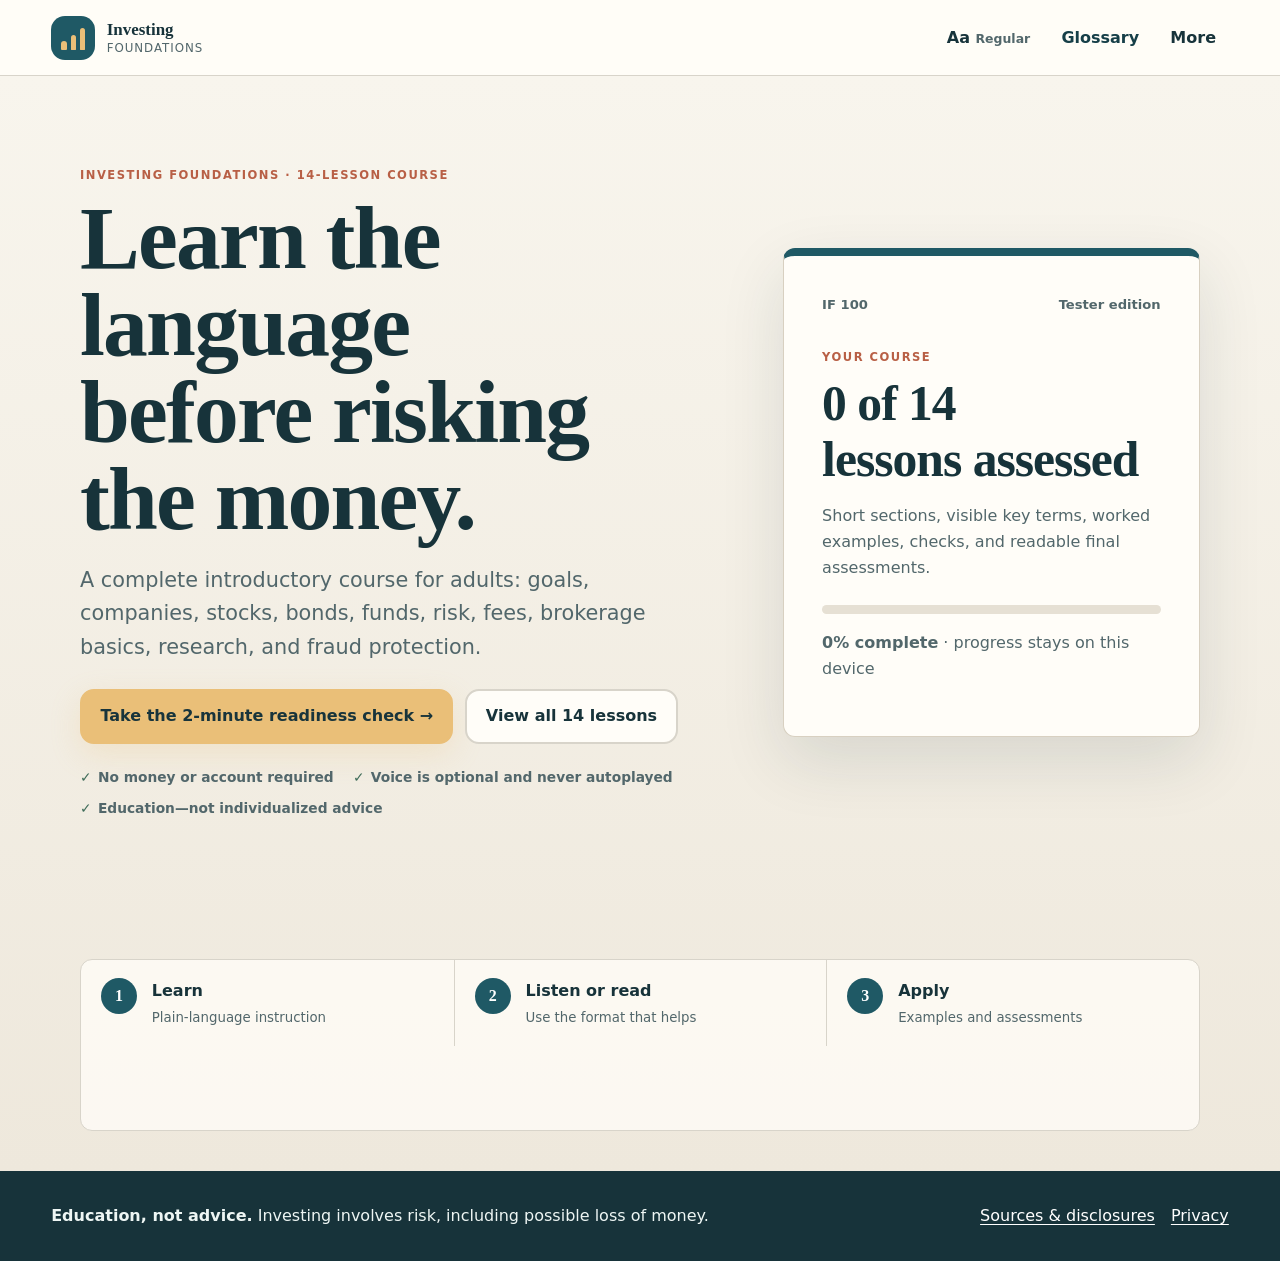
==== index.html @ 67b48a19 "Publish complete Investing Foundations tester" ====
<!doctype html>
<html lang="en">
<head>
  <meta charset="utf-8">
  <meta name="viewport" content="width=device-width, initial-scale=1, viewport-fit=cover">
  <meta name="theme-color" content="#123c46">
  <meta name="description" content="A complete 14-lesson introductory course in investing foundations.">
  <title>Investing Foundations</title>
  <link rel="manifest" href="manifest.webmanifest">
  <link rel="icon" href="assets/icons/icon.svg" type="image/svg+xml">
  <link rel="stylesheet" href="assets/css/app.css?v=21">
</head>
<body>
  <a class="skip-link" href="#main">Skip to lesson content</a>
  <header class="site-header">
    <a class="brand" href="#welcome" aria-label="Investing Foundations home">
      <span class="brand-mark" aria-hidden="true"><span></span><span></span><span></span></span>
      <span><strong>Investing</strong><small>Foundations</small></span>
    </a>
    <nav class="utility-nav" aria-label="Course tools">
      <button class="text-size" id="text-size" type="button" aria-label="Change text size">Aa <span>Regular</span></button>
      <a href="#glossary">Glossary</a>
      <button class="menu-button" id="menu-button" type="button" aria-expanded="false" aria-controls="more-menu">More</button>
      <div class="more-menu" id="more-menu" hidden>
        <a class="mobile-menu-glossary" href="#glossary">Glossary</a>
        <a href="#sources">Sources & disclosures</a>
        <a href="#privacy">Privacy</a>
        <button id="reset-open" type="button">Reset progress</button>
      </div>
    </nav>
  </header>

  <div id="offline-status" class="offline-status" role="status" hidden>You’re offline. Saved course pages still work.</div>
  <main id="main" tabindex="-1"></main>
  <div id="announcer" class="sr-only" aria-live="polite" aria-atomic="true"></div>
  <nav class="mobile-tabbar" aria-label="Main course navigation">
    <a href="#dashboard"><span aria-hidden="true">⌂</span>Course</a>
    <a href="#lesson/1/0"><span aria-hidden="true">§</span>Lesson</a>
    <a href="#glossary"><span aria-hidden="true">Aa</span>Glossary</a>
  </nav>

  <dialog id="reset-dialog" aria-labelledby="reset-title">
    <form method="dialog">
      <p class="eyebrow">Device-only progress</p>
      <h2 id="reset-title">Reset everything?</h2>
      <p>This removes your orientation answers, lesson progress, quiz attempts, and text-size choice from this browser. It cannot be undone.</p>
      <div class="dialog-actions">
        <button class="button secondary" value="cancel">Keep my progress</button>
        <button class="button danger" id="reset-confirm" value="confirm">Yes, reset progress</button>
      </div>
    </form>
  </dialog>

  <footer class="site-footer">
    <p><strong>Education, not advice.</strong> Investing involves risk, including possible loss of money.</p>
    <nav aria-label="Footer"><a href="#sources">Sources & disclosures</a><a href="#privacy">Privacy</a></nav>
  </footer>

  <script src="content/course.js?v=21"></script>
  <script src="content/lesson-day-2.js?v=21"></script>
  <script src="content/quiz-day-2.js?v=21"></script>
  <script src="content/glossary.js?v=21"></script>
  <script src="content/lessons.js?v=21"></script>
  <script src="assets/js/app.js?v=21"></script>
</body>
</html>
---- assets/css/app.css ----
:root {
  --ink: #17333a;
  --muted: #52676b;
  --paper: #fffdf8;
  --canvas: #f6f0e6;
  --lake: #1f5965;
  --lake-dark: #163f48;
  --clay: #b85f45;
  --clay-soft: #f4ded3;
  --gold: #eabf78;
  --gold-soft: #faedcf;
  --sage: #3e6b58;
  --sage-soft: #e2eee7;
  --line: #d8d4ca;
  --focus: #8a3ffc;
  --danger: #8e3427;
  --shadow: 0 18px 50px rgba(23, 51, 58, .09);
  --radius: 22px;
  --text-scale: 1;
  --max: 1120px;
}

* { box-sizing: border-box; }
html { scroll-behavior: smooth; font-size: 16px; }
body {
  margin: 0;
  color: var(--ink);
  background: var(--canvas);
  font-family: ui-sans-serif, system-ui, -apple-system, BlinkMacSystemFont, "Segoe UI", sans-serif;
  line-height: 1.62;
  min-height: 100vh;
}
body[data-text-size="large"] { font-size: 1.12rem; }
body[data-text-size="larger"] { font-size: 1.24rem; }
button, input { font: inherit; }
button, a { -webkit-tap-highlight-color: transparent; }
a { color: var(--lake-dark); text-underline-offset: .18em; }
a:hover { text-decoration-thickness: 2px; }
button { color: inherit; }
:focus-visible { outline: 4px solid var(--focus); outline-offset: 3px; }
main:focus { outline: none; }
.skip-link { position: fixed; left: 1rem; top: -5rem; z-index: 1000; padding: .75rem 1rem; background: #fff; border-radius: 10px; font-weight: 800; }
.skip-link:focus { top: 1rem; }
.sr-only { position: absolute !important; width: 1px; height: 1px; padding: 0; margin: -1px; overflow: hidden; clip: rect(0,0,0,0); white-space: nowrap; border: 0; }

.site-header {
  min-height: 76px;
  display: flex;
  align-items: center;
  justify-content: space-between;
  gap: 1rem;
  padding: .75rem clamp(1rem, 4vw, 3.25rem);
  background: rgba(255, 253, 248, .96);
  border-bottom: 1px solid var(--line);
  position: sticky;
  top: 0;
  z-index: 50;
  backdrop-filter: blur(12px);
}
.brand { display: flex; align-items: center; gap: .72rem; color: var(--ink); text-decoration: none; line-height: 1.05; min-height: 48px; }
.brand strong, .brand small { display: block; }
.brand strong { font-family: Georgia, Cambria, serif; font-size: 1.06rem; }
.brand small { color: var(--muted); font-size: .74rem; margin-top: .2rem; letter-spacing: .08em; text-transform: uppercase; }
.brand-mark { width: 44px; height: 44px; border-radius: 14px; background: var(--lake); display: flex; align-items: flex-end; gap: 4px; padding: 10px; }
.brand-mark span { display: block; flex: 1; background: var(--gold); border-radius: 3px 3px 1px 1px; }
.brand-mark span:nth-child(1) { height: 35%; }
.brand-mark span:nth-child(2) { height: 62%; }
.brand-mark span:nth-child(3) { height: 90%; }
.utility-nav { position: relative; display: flex; align-items: center; gap: .35rem; }
.utility-nav > a, .utility-nav > button, .more-menu a, .more-menu button { min-height: 44px; padding: .65rem .8rem; border: 0; border-radius: 10px; background: transparent; text-decoration: none; font-weight: 750; cursor: pointer; }
.utility-nav > a:hover, .utility-nav > button:hover, .more-menu a:hover, .more-menu button:hover { background: var(--gold-soft); }
.text-size span { font-size: .78rem; color: var(--muted); }
.more-menu { position: absolute; top: calc(100% + .55rem); right: 0; min-width: 220px; padding: .5rem; background: var(--paper); border: 1px solid var(--line); border-radius: 14px; box-shadow: var(--shadow); }
.more-menu a, .more-menu button { display: block; width: 100%; text-align: left; }
.mobile-menu-glossary { display: none !important; }
.offline-status { padding: .55rem 1rem; text-align: center; color: #fff; background: var(--lake-dark); font-weight: 750; }

main { min-height: 68vh; }
.page { width: min(var(--max), calc(100% - 2rem)); margin: 0 auto; padding: clamp(2rem, 7vw, 5.25rem) 0; }
.page.narrow { max-width: 780px; }
.hero { display: grid; grid-template-columns: minmax(0, 1.2fr) minmax(290px, .8fr); gap: clamp(2rem, 6vw, 5rem); align-items: center; min-height: 70vh; }
.eyebrow { margin: 0 0 .65rem; color: var(--clay); text-transform: uppercase; letter-spacing: .11em; font-weight: 850; font-size: .78rem; }
h1, h2, h3 { font-family: Georgia, Cambria, "Times New Roman", serif; line-height: 1.12; letter-spacing: -.02em; text-wrap: balance; }
h1 { margin: 0 0 1.2rem; font-size: clamp(2.55rem, 7.4vw, 5.8rem); max-width: 13ch; }
h2 { margin: 0 0 .8rem; font-size: clamp(1.85rem, 4vw, 3.2rem); }
h3 { margin: 0 0 .55rem; font-size: clamp(1.25rem, 2.2vw, 1.65rem); }
.lead { color: var(--muted); font-size: clamp(1.08rem, 2vw, 1.3rem); max-width: 62ch; }
.hero-actions, .actions { display: flex; flex-wrap: wrap; gap: .75rem; align-items: center; margin-top: 1.5rem; }
.button { min-height: 50px; display: inline-flex; align-items: center; justify-content: center; gap: .45rem; padding: .78rem 1.15rem; border: 2px solid var(--lake); border-radius: 14px; background: var(--lake); color: white; font-weight: 820; text-decoration: none; cursor: pointer; box-shadow: 0 8px 18px rgba(31,89,101,.16); }
.button:hover { background: var(--lake-dark); border-color: var(--lake-dark); }
.button.secondary { background: transparent; color: var(--lake-dark); box-shadow: none; }
.button.ghost { background: var(--paper); border-color: var(--line); color: var(--ink); box-shadow: none; }
.button.danger { background: var(--danger); border-color: var(--danger); }
.button[disabled] { opacity: .55; cursor: not-allowed; }
.microcopy { color: var(--muted); font-size: .9rem; }

.welcome-art { min-height: 410px; position: relative; display: grid; align-content: center; justify-items: center; isolation: isolate; }
.welcome-art::before { content: ""; position: absolute; inset: 5% 6% 0; z-index: -2; border-radius: 48% 48% 36% 36%; background: var(--lake); transform: rotate(-3deg); }
.welcome-art::after { content: ""; position: absolute; width: 40%; height: 22%; left: 4%; top: 8%; z-index: -1; background: var(--gold); border-radius: 60% 40% 64% 36%; transform: rotate(12deg); }
.path-card { width: 82%; padding: 2rem; background: var(--paper); border-radius: var(--radius); box-shadow: var(--shadow); transform: rotate(2deg); }
.path-card p { margin: 0; color: var(--muted); }
.step-path { display: grid; grid-template-columns: repeat(3, 1fr); gap: .7rem; align-items: end; margin: 1.6rem 0; }
.step-path span { display: grid; place-items: center; aspect-ratio: 1; border-radius: 50%; background: var(--gold-soft); color: var(--lake-dark); font-family: Georgia, serif; font-weight: 800; font-size: 1.45rem; }
.step-path span:nth-child(2) { transform: translateY(-20px); }
.step-path span:nth-child(3) { transform: translateY(-40px); background: var(--clay-soft); }
.trust-list { display: grid; grid-template-columns: repeat(3, 1fr); gap: .7rem; margin-top: 2rem; }
.trust-list div { padding: .9rem; border-top: 3px solid var(--gold); font-size: .9rem; font-weight: 700; }

.card { background: var(--paper); border: 1px solid var(--line); border-radius: var(--radius); padding: clamp(1.15rem, 3vw, 2rem); box-shadow: 0 10px 30px rgba(23,51,58,.055); }
.notice { background: var(--gold-soft); border-left: 5px solid var(--gold); padding: 1rem 1.15rem; border-radius: 4px 14px 14px 4px; }
.privacy-note { background: var(--sage-soft); border-left-color: var(--sage); }
.breadcrumbs { margin: 0 0 1.35rem; color: var(--muted); font-size: .9rem; }
.breadcrumbs a { font-weight: 760; }
.page-header { max-width: 760px; margin-bottom: 2rem; }
.page-header h1 { font-size: clamp(2.3rem, 6vw, 4.5rem); max-width: 16ch; }

.progress-summary { display: grid; grid-template-columns: 1fr auto; gap: 1rem; align-items: center; margin: 1.5rem 0 2rem; padding: 1.2rem 1.35rem; background: var(--lake); color: #fff; border-radius: 18px; }
.progress-summary p { margin: 0; }
.progress-summary strong { font-size: 1.18rem; }
.progress-track { height: 10px; margin-top: .7rem; overflow: hidden; border-radius: 10px; background: rgba(255,255,255,.25); }
.progress-track span { display: block; height: 100%; border-radius: inherit; background: var(--gold); }
.day-grid { display: grid; grid-template-columns: repeat(2, minmax(0,1fr)); gap: 1rem; }
.day-card { position: relative; min-height: 170px; display: flex; flex-direction: column; justify-content: space-between; }
.day-card.available { border: 2px solid var(--lake); }
.day-card.locked { background: #f1eee7; color: #647174; box-shadow: none; }
.day-number { display: inline-flex; width: 38px; height: 38px; align-items: center; justify-content: center; border-radius: 12px; background: var(--gold-soft); font-weight: 850; }
.available .day-number { color: white; background: var(--lake); }
.day-card h3 { margin-top: .75rem; }
.status-pill { display: inline-flex; width: fit-content; padding: .28rem .62rem; border-radius: 999px; background: var(--sage-soft); color: #285440; font-size: .78rem; font-weight: 850; }
.locked .status-pill { background: #e5e2dc; color: #59666a; }

.baseline-form fieldset, .quiz-question, .practice { margin: 0 0 1.5rem; padding: 0; border: 0; }
.baseline-form legend, .quiz-question legend, .practice legend { width: 100%; margin-bottom: .35rem; font-family: Georgia, serif; font-weight: 800; font-size: 1.3rem; line-height: 1.25; }
.option-list { display: grid; gap: .65rem; margin-top: .8rem; }
.option { position: relative; display: grid; grid-template-columns: 24px 1fr; gap: .8rem; align-items: start; min-height: 54px; padding: .85rem 1rem; border: 2px solid var(--line); border-radius: 14px; background: var(--paper); cursor: pointer; }
.option:hover { border-color: var(--gold); background: #fffaf0; }
.option:has(input:checked) { border-color: var(--lake); background: #eef7f8; }
.option input { width: 20px; height: 20px; margin: .2rem 0 0; accent-color: var(--lake); }
.feedback { margin: .75rem 0 0; padding: .85rem 1rem; border-radius: 12px; font-weight: 690; }
.feedback.correct { background: var(--sage-soft); border-left: 4px solid var(--sage); }
.feedback.incorrect { background: var(--clay-soft); border-left: 4px solid var(--clay); }

.lesson-layout { display: grid; grid-template-columns: 245px minmax(0, 760px); gap: clamp(1.5rem, 5vw, 4rem); align-items: start; }
.lesson-rail, .lesson-card { min-width: 0; }
.lesson-rail { position: sticky; top: 100px; }
.lesson-rail h2 { font-size: 1.15rem; font-family: inherit; }
.rail-progress { margin-bottom: 1rem; color: var(--muted); font-size: .9rem; }
.section-list { list-style: none; padding: 0; margin: 0; display: grid; gap: .35rem; }
.section-list a { position: relative; display: grid; grid-template-columns: 30px 1fr; gap: .6rem; min-height: 44px; align-items: center; padding: .45rem .5rem; border-radius: 10px; color: var(--muted); text-decoration: none; }
.section-list a:hover { background: var(--paper); }
.section-list .current { background: var(--gold-soft); color: var(--ink); font-weight: 800; }
.section-list .done .rail-dot { background: var(--sage); color: white; }
.rail-dot { display: grid; place-items: center; width: 28px; height: 28px; border: 1px solid var(--line); border-radius: 50%; background: var(--paper); font-size: .78rem; font-weight: 850; }
.lesson-card { overflow: hidden; }
.lesson-card::before { content: ""; display: block; width: 72px; height: 7px; margin-bottom: 1.5rem; border-radius: 9px; background: var(--gold); }
.section-meta { display: flex; justify-content: space-between; gap: 1rem; color: var(--muted); font-weight: 740; font-size: .88rem; }
.lesson-card h1 { font-size: clamp(2.2rem, 6vw, 4rem); max-width: 15ch; }
.story-question { margin: 1.4rem 0; padding: 1.15rem 1.3rem; border-radius: 16px; background: var(--clay-soft); font-family: Georgia, serif; font-size: 1.25rem; font-weight: 800; }
.objectives { padding-left: 1.25rem; }
.objectives li { margin-bottom: .35rem; }
.definition-row { display: flex; flex-wrap: wrap; gap: .55rem; margin: 1.2rem 0; }
.definition-button { min-height: 44px; padding: .55rem .8rem; border: 2px solid var(--lake); border-radius: 999px; background: transparent; color: var(--lake-dark); font-weight: 820; cursor: pointer; }
.definition-button:hover { background: #eef7f8; }
.definition-panel { margin: .75rem 0 1.25rem; padding: 1rem 1.15rem; background: #eef7f8; border-radius: 14px; }
.alternate { margin: 1.4rem 0; border: 1px solid var(--line); border-radius: 14px; background: #fbf8f2; }
.alternate summary { min-height: 50px; padding: .8rem 1rem; cursor: pointer; font-weight: 820; }
.alternate p { margin: 0; padding: 0 1rem 1rem; }
.practice { margin-top: 1.5rem; padding: 1.25rem; border-radius: 18px; background: #f2eee5; }
.practice .check-button { margin-top: .8rem; }
.ownership-figure { margin: 1.5rem 0; padding: 1.2rem; border: 1px solid var(--line); border-radius: 18px; background: #fffaf1; }
.ownership-figure figcaption { margin-bottom: 1rem; }
.ownership-grid { display: grid; grid-template-columns: repeat(10, 1fr); gap: 5px; }
.ownership-grid span { aspect-ratio: 1; border-radius: 5px; background: #b9d1d5; border: 1px solid #77a4ac; }
.ownership-grid span:first-child { background: var(--clay); border-color: var(--clay); }
.ownership-key { display: flex; flex-wrap: wrap; gap: 1rem; margin-top: .8rem; font-size: .9rem; font-weight: 750; }
.key-swatch { display: inline-block; width: 14px; height: 14px; margin-right: .3rem; border-radius: 3px; background: var(--clay); vertical-align: -2px; }
.key-swatch.other { background: #b9d1d5; border: 1px solid #77a4ac; }
.lesson-nav { display: flex; justify-content: space-between; gap: .75rem; margin-top: 2rem; padding-top: 1.25rem; border-top: 1px solid var(--line); }
.confidence-group { display: grid; grid-template-columns: repeat(4,1fr); gap: .5rem; margin: 1rem 0; }
.confidence-group button { min-height: 52px; padding: .6rem; border: 2px solid var(--line); border-radius: 12px; background: var(--paper); font-weight: 780; cursor: pointer; }
.confidence-group button[aria-pressed="true"] { background: var(--lake); border-color: var(--lake); color: white; }
.teach-back { background: var(--sage-soft); border: 1px solid #bed6c8; }

.quiz-intro { display: grid; grid-template-columns: 1fr auto; gap: 1rem; align-items: end; margin-bottom: 1.5rem; }
.quiz-question { padding: 1.25rem; border: 1px solid var(--line); border-radius: 18px; background: var(--paper); }
.quiz-question.missed { border-color: var(--clay); }
.quiz-feedback { margin-top: .75rem; }
.score-card { padding: 1.5rem; border-radius: var(--radius); background: var(--lake); color: white; }
.score-number { margin: 0; font-family: Georgia, serif; font-size: clamp(3rem, 9vw, 5.8rem); line-height: 1; }
.score-card .button { background: var(--gold); border-color: var(--gold); color: var(--ink); }

.review-grid, .source-grid { display: grid; grid-template-columns: repeat(2,minmax(0,1fr)); gap: 1rem; }
.concept-card { border-top: 6px solid var(--gold); }
.term-search { width: 100%; min-height: 52px; margin: 0 0 1.2rem; padding: .75rem 1rem; border: 2px solid var(--line); border-radius: 14px; background: var(--paper); color: var(--ink); }
.glossary-list { display: grid; grid-template-columns: repeat(2,minmax(0,1fr)); gap: .8rem; }
.glossary-list article { padding: 1rem 1.1rem; background: var(--paper); border: 1px solid var(--line); border-radius: 14px; }
.glossary-list h2 { margin: 0 0 .35rem; font-family: inherit; font-size: 1.05rem; }
.glossary-list p { margin: 0; color: var(--muted); }
.source-card h2 { font-size: 1.35rem; }
.source-card a { font-weight: 800; overflow-wrap: anywhere; }
.verified { display: inline-block; margin-top: .6rem; color: var(--muted); font-size: .84rem; }
.recap-list { display: grid; gap: .55rem; padding: 0; list-style: none; }
.recap-list li { position: relative; padding-left: 1.7rem; }
.recap-list li::before { content: "✓"; position: absolute; left: 0; color: var(--sage); font-weight: 900; }

dialog { width: min(520px, calc(100% - 2rem)); padding: 0; border: 0; border-radius: var(--radius); color: var(--ink); background: var(--paper); box-shadow: var(--shadow); }
dialog::backdrop { background: rgba(12,35,40,.68); }
dialog form { padding: 1.5rem; }
.dialog-actions { display: flex; flex-wrap: wrap; justify-content: flex-end; gap: .65rem; margin-top: 1.25rem; }
.site-footer { display: flex; justify-content: space-between; gap: 2rem; padding: 2rem clamp(1rem, 4vw, 3.25rem); background: var(--ink); color: #eef6f4; }
.site-footer p { margin: 0; }
.site-footer nav { display: flex; flex-wrap: wrap; gap: 1rem; }
.site-footer a { color: white; }
.standalone-message { width: min(680px,calc(100% - 2rem)); margin: 12vh auto; padding: 2rem; background: var(--paper); border-radius: var(--radius); box-shadow: var(--shadow); }
.print-summary { display: none; }

/* V2: story-led mastery journey */
.button.bright { color: #18343b; background: var(--gold); border-color: var(--gold); box-shadow: 0 10px 30px rgba(234,191,120,.24); }
.button.bright:hover { color: #102a30; background: #f3cf93; border-color: #f3cf93; }
.button.glass { color: #fff; background: rgba(255,255,255,.08); border-color: rgba(255,255,255,.38); box-shadow: none; }
.button.glass:hover { background: rgba(255,255,255,.16); border-color: #fff; }
.eyebrow.light, .lead.light { color: #e9d9bd; }
.quest-hero { color: #fff; background: radial-gradient(circle at 12% 18%, rgba(238,188,113,.18), transparent 28%), radial-gradient(circle at 88% 72%, rgba(98,189,176,.16), transparent 24%), #123c46; overflow: hidden; }
.quest-hero-inner { display: grid; grid-template-columns: minmax(0,1.12fr) minmax(340px,.78fr); gap: clamp(2rem,6vw,6rem); align-items: center; min-height: 680px; padding-top: 4rem; padding-bottom: 3rem; }
.quest-copy h1 { max-width: 11ch; margin-bottom: 1.2rem; font-size: clamp(3.25rem,7vw,6.7rem); color: #fff; }
.quest-copy h1 span { color: var(--gold); }
.quest-copy .lead { max-width: 56ch; font-size: 1.2rem; }
.privacy-inline { display: flex; align-items: center; gap: .55rem; margin-top: 1.1rem; color: #d9e7e5; font-size: .9rem; }
.privacy-inline span { color: #72d1bc; }
.quest-preview { position: relative; padding: clamp(1.35rem,3vw,2.25rem); color: var(--ink); background: #fffaf0; border: 1px solid rgba(255,255,255,.7); border-radius: 30px; box-shadow: 0 32px 80px rgba(3,23,28,.34); transform: rotate(1.3deg); }
.quest-preview::before { content: ""; position: absolute; width: 105px; height: 12px; left: 50%; top: -6px; border-radius: 10px; background: var(--clay); transform: translateX(-50%) rotate(-2deg); }
.quest-preview-top { display: flex; justify-content: space-between; gap: 1rem; align-items: center; }
.quest-kicker, .game-label { display: block; color: var(--clay); font-size: .72rem; font-weight: 900; letter-spacing: .12em; text-transform: uppercase; }
.time-chip { padding: .28rem .65rem; color: var(--lake-dark); background: var(--sage-soft); border-radius: 999px; font-size: .8rem; font-weight: 850; }
.quest-preview h2 { margin: 1rem 0 .65rem; font-size: clamp(2.25rem,4vw,3.7rem); }
.quest-preview > p { color: var(--muted); }
.mission-map { display: grid; grid-template-columns: repeat(7,1fr); gap: .45rem; padding: 0; margin: 1.4rem 0; list-style: none; }
.mission-map li { position: relative; text-align: center; }
.mission-map li::after { content: ""; position: absolute; left: 65%; top: 16px; width: 75%; height: 2px; background: var(--line); }
.mission-map li:last-child::after { display: none; }
.mission-map span { position: relative; z-index: 1; display: grid; place-items: center; width: 34px; height: 34px; margin: 0 auto; border: 2px solid var(--line); border-radius: 50%; background: #fff; font-weight: 900; }
.mission-map .complete span { color: #fff; background: var(--sage); border-color: var(--sage); }
.mission-map .current span { border-color: var(--clay); box-shadow: 0 0 0 5px var(--clay-soft); }
.mission-map small { display: none; }
.quest-score { display: flex; justify-content: space-between; gap: 1rem; padding-top: 1rem; border-top: 1px solid var(--line); color: var(--muted); font-size: .86rem; font-weight: 750; }
.quest-score strong { color: var(--ink); font-size: 1.25rem; }
.promise-strip { display: grid; grid-template-columns: repeat(3,1fr); padding-top: 0; padding-bottom: 2rem; }
.promise-strip div { display: flex; gap: .8rem; align-items: center; padding: 1rem 1.2rem; border-top: 1px solid rgba(255,255,255,.25); }
.promise-strip span { color: var(--gold); font-family: Georgia,serif; font-size: 1.35rem; }

.dashboard-page { min-height: 75vh; background: #ede8dd; }
.dashboard-hero { display: grid; grid-template-columns: 1fr auto; gap: 3rem; align-items: center; width: 100%; max-width: none; padding: clamp(2.5rem,6vw,5rem) max(1rem,calc((100vw - var(--max))/2)); color: #fff; background: radial-gradient(circle at 70% 0,rgba(238,191,120,.18),transparent 30%),#173f49; }
.dashboard-hero h1 { max-width: none; margin-bottom: .6rem; color: #fff; font-size: clamp(2.8rem,6vw,5.2rem); }
.dashboard-hero p:not(.eyebrow) { max-width: 55ch; color: #d4e4e2; }
.clarity-orb { display: grid; place-items: center; align-content: center; width: clamp(180px,20vw,245px); aspect-ratio: 1; border: 14px solid rgba(255,255,255,.12); border-radius: 50%; background: radial-gradient(circle,#173f49 57%,transparent 58%), conic-gradient(var(--gold) 0 var(--score),rgba(255,255,255,.13) var(--score) 360deg); box-shadow: 0 20px 55px rgba(0,0,0,.2); }
.clarity-orb strong { font-family: Georgia,serif; font-size: clamp(3.2rem,6vw,5.4rem); line-height: .9; }
.clarity-orb span { color: var(--gold); font-size: .73rem; font-weight: 900; letter-spacing: .18em; }
.clarity-orb small { color: #d4e4e2; }
.dashboard-body { display: grid; gap: 3.5rem; }
.section-heading { display: flex; justify-content: space-between; gap: 2rem; align-items: end; margin-bottom: 1.25rem; }
.section-heading h2 { margin: 0; }
.section-heading > p, .section-heading > span { max-width: 36ch; color: var(--muted); }
.badge-grid { display: grid; grid-template-columns: repeat(3,1fr); gap: .85rem; }
.mastery-badge { display: grid; grid-template-columns: 54px 1fr; gap: .9rem; align-items: center; min-height: 118px; padding: 1rem; border: 1px solid var(--line); border-radius: 18px; background: var(--paper); }
.mastery-badge.locked { opacity: .55; filter: grayscale(.55); }
.mastery-badge.earned { border-color: #aacbb8; background: linear-gradient(145deg,#fffdf8,#e8f2eb); box-shadow: 0 12px 32px rgba(62,107,88,.1); }
.badge-mark { display: grid; place-items: center; width: 52px; height: 52px; color: #fff; background: var(--lake); border: 5px solid #d8ece8; border-radius: 50%; font-family: Georgia,serif; font-size: 1.35rem; font-style: normal; font-weight: 900; }
.mastery-badge.locked .badge-mark { color: var(--muted); background: #ddd9d1; border-color: #ece9e3; }
.mastery-badge h3 { margin: 0 0 .25rem; font-family: inherit; font-size: 1rem; }
.mastery-badge p { margin: 0; color: var(--muted); font-size: .82rem; line-height: 1.35; }
.journey-path { position: relative; padding: 0; margin: 0; list-style: none; }
.journey-path::before { content: ""; position: absolute; left: 23px; top: 20px; bottom: 20px; width: 3px; background: #d1ccc1; }
.journey-day { position: relative; z-index: 1; display: grid; grid-template-columns: 48px 1fr; gap: 1rem; align-items: center; padding: .75rem 0; }
.journey-node { display: grid; place-items: center; width: 48px; height: 48px; border: 3px solid #d1ccc1; border-radius: 50%; background: #ede8dd; font-weight: 900; }
.journey-day.available .journey-node { color: #fff; background: var(--clay); border-color: #f3c9b8; box-shadow: 0 0 0 5px #f5dfd6; }
.journey-day > div { display: grid; grid-template-columns: 120px 1fr auto; gap: 1rem; align-items: center; padding: .9rem 1.1rem; border: 1px solid var(--line); border-radius: 15px; background: rgba(255,253,248,.72); }
.journey-day h3 { margin: 0; font-family: inherit; font-size: 1rem; }
.journey-day small { color: var(--muted); font-weight: 800; }
.journey-day > div > span { color: var(--muted); font-size: .82rem; }

.lesson-stage { min-height: 80vh; padding: 1rem 0 4rem; background: radial-gradient(circle at 90% 4%,rgba(234,191,120,.18),transparent 20%),#eee9df; }
.lesson-layout { grid-template-columns: 275px minmax(0,820px); justify-content: center; }
.lesson-rail { top: 92px; padding: 1rem; border: 1px solid var(--line); border-radius: 20px; background: rgba(255,253,248,.9); box-shadow: 0 12px 40px rgba(23,51,58,.06); }
.rail-back { display: inline-block; margin-bottom: 1rem; font-weight: 800; }
.rail-score { display: grid; grid-template-columns: 50px 1fr; gap: .7rem; align-items: center; padding: .75rem; color: #fff; background: var(--lake); border-radius: 14px; }
.rail-score > span { display: grid; place-items: center; width: 50px; height: 50px; color: var(--ink); background: var(--gold); border-radius: 50%; font-family: Georgia,serif; font-size: 1.5rem; font-weight: 900; }
.rail-score strong, .rail-score small { display: block; line-height: 1.25; }
.rail-score small { color: #d2e2df; }
.lesson-rail .rail-progress { margin: 1rem 0; }
.lesson-rail .progress-track { background: #e5dfd4; }
.lesson-rail .section-list { gap: .2rem; }
.lesson-rail .section-list a { grid-template-columns: 32px 1fr; }
.lesson-rail .rail-label small { display: block; color: var(--clay); font-size: .62rem; letter-spacing: .08em; }
.lesson-card-v2 { min-width: 0; overflow: hidden; border: 1px solid var(--line); border-radius: 26px; background: var(--paper); box-shadow: 0 22px 65px rgba(23,51,58,.1); }
.lesson-card-v2 > *:not(.mission-header) { margin-left: clamp(1.1rem,4vw,2.5rem); margin-right: clamp(1.1rem,4vw,2.5rem); }
.mission-header { position: relative; min-height: 260px; padding: clamp(1.5rem,4vw,3rem); color: #fff; background: radial-gradient(circle at 90% 10%,rgba(234,191,120,.24),transparent 24%),linear-gradient(135deg,#173f49,#215e66); }
.mission-header .section-meta { color: #d6e6e3; }
.mission-header h1 { max-width: 14ch; margin: 1.2rem 0 0; color: #fff; font-size: clamp(2.5rem,6vw,4.8rem); }
.mission-reward { position: absolute; right: clamp(1.25rem,4vw,2.5rem); bottom: 1.5rem; display: flex; gap: .7rem; align-items: center; padding: .65rem .9rem; color: var(--ink); background: var(--gold); border-radius: 14px; box-shadow: 0 10px 25px rgba(0,0,0,.16); }
.mission-reward > span { font-size: 1.4rem; }
.mission-reward small, .mission-reward strong { display: block; line-height: 1.2; }
.mission-reward small { font-size: .62rem; letter-spacing: .1em; }
.story-panel { display: grid; grid-template-columns: 56px 1fr; gap: 1rem; margin-top: 2rem; padding: 1.25rem; border: 1px solid #e8c6b8; border-radius: 18px; background: #fff2eb; }
.story-avatar { display: grid; place-items: center; width: 54px; height: 54px; color: #fff; background: var(--clay); border-radius: 18px 18px 18px 5px; font-family: Georgia,serif; font-size: 1.45rem; font-weight: 900; }
.story-panel p { margin: 0; }
.story-panel .game-label { margin-bottom: .35rem; }
.narration-card { display: grid; gap: 1rem; margin-top: 1rem; padding: 1.1rem 1.25rem; color: #f7fbfa; border: 1px solid #2f7178; border-radius: 18px; background: linear-gradient(135deg,#173f49,#215e66); box-shadow: 0 12px 28px rgba(23,63,73,.12); }
.narration-heading { display: grid; grid-template-columns: 44px 1fr; gap: .9rem; align-items: center; }
.narration-icon { display: grid; place-items: center; width: 42px; height: 42px; color: #173f49; background: #f2cf91; border-radius: 50%; font-size: .9rem; }
.narration-card h2 { margin: .15rem 0; color: #fff; font-size: 1.15rem; }
.narration-card p { margin: 0; color: #d6e6e3; }
.narration-card .game-label { color: #f2cf91; }
.narration-card audio { width: 100%; accent-color: #f2cf91; }
.audio-transcript { padding-top: .8rem; border-top: 1px solid rgba(255,255,255,.18); }
.audio-transcript summary { color: #fff; cursor: pointer; font-weight: 800; }
.audio-transcript p { margin-top: .75rem; color: #eef7f5; }
.concept-panel { display: grid; gap: .75rem; margin-top: 1rem; }
.concept-panel > div { display: grid; grid-template-columns: 34px 1fr; gap: .8rem; align-items: start; padding: 1rem 1.1rem; border: 1px solid var(--line); border-radius: 15px; background: #fbfaf6; }
.concept-panel > div > span { display: grid; place-items: center; width: 32px; height: 32px; color: var(--lake-dark); background: var(--sage-soft); border-radius: 50%; font-weight: 900; }
.concept-panel p { margin: 0; }
.lesson-card-v2 .story-question { display: grid; grid-template-columns: 42px 1fr; align-items: center; gap: .8rem; padding: 1rem; font-family: inherit; }
.story-question > span { display: grid; place-items: center; width: 38px; height: 38px; color: #fff; background: var(--clay); border-radius: 50%; font-family: Georgia,serif; }
.story-question p { margin: 0; font-family: Georgia,serif; font-size: 1.15rem; font-weight: 800; }
.mission-brief { margin-top: 1.3rem; padding: 1.3rem; color: #fff; background: var(--lake); border-radius: 18px; }
.mission-brief h2 { font-size: 1.6rem; }
.mission-brief .game-label { color: var(--gold); }
.mission-brief .objectives { margin-bottom: 0; }
.lesson-card-v2 .definition-row { padding-top: .3rem; }
.mini-game, .lesson-card-v2 .practice { margin-top: 1.6rem; padding: clamp(1.1rem,3vw,1.6rem); border: 1px solid #b8d7d0; border-radius: 20px; background: linear-gradient(145deg,#f6fbf9,#e7f2ee); }
.mini-game h2 { margin-top: .35rem; font-size: clamp(1.55rem,3vw,2.2rem); }
.game-tile-grid { display: grid; grid-template-columns: repeat(2,1fr); gap: .65rem; }
.game-tile-grid button, .sort-card button, .route-choices button, .share-selector button { min-height: 50px; padding: .75rem .85rem; border: 2px solid #bfd1cd; border-radius: 13px; background: #fff; color: var(--ink); font-weight: 800; cursor: pointer; }
.game-tile-grid button { display: grid; grid-template-columns: 30px 1fr; gap: .5rem; align-items: center; text-align: left; }
.game-tile-grid button span { display: grid; place-items: center; width: 28px; height: 28px; color: var(--lake); background: var(--sage-soft); border-radius: 9px; }
.game-tile-grid button[aria-pressed="true"], .sort-card button[aria-pressed="true"], .share-selector button[aria-pressed="true"] { color: #fff; background: var(--lake); border-color: var(--lake); }
.game-feedback:empty { display: none; }
.sort-stack { display: grid; gap: .75rem; }
.sort-card { padding: 1rem; border: 1px solid var(--line); border-radius: 15px; background: #fff; }
.sort-card p { margin-top: 0; }
.sort-card div { display: flex; flex-wrap: wrap; gap: .55rem; }
.sort-card small { display: block; margin-top: .55rem; color: var(--muted); }
.route-choices { display: grid; gap: .6rem; }
.route-choices button:hover { border-color: var(--lake); background: #fff; transform: translateY(-1px); }
.route-map { display: grid; grid-template-columns: 1fr auto 1fr auto 1fr auto 1fr; gap: .5rem; align-items: center; margin: 1rem 0; }
.route-map > span { display: grid; place-items: center; min-height: 88px; padding: .65rem; border: 2px solid #9fc6bd; border-radius: 14px; background: #fff; text-align: center; font-weight: 900; }
.route-map small { color: var(--muted); font-weight: 650; }
.route-map i { color: var(--clay); font-size: 1.4rem; font-style: normal; font-weight: 900; }
.mission-challenge legend { display: grid; gap: .2rem; }
.mission-challenge legend .game-label { font-family: ui-sans-serif,system-ui,sans-serif; }
.game-option { grid-template-columns: 28px 34px 1fr; align-items: center; }
.choice-key { display: grid; place-items: center; width: 32px; height: 32px; border-radius: 9px; background: var(--gold-soft); font-weight: 900; }
.ownership-figure { padding: clamp(1.1rem,3vw,1.6rem); border-color: #e5c98f; background: linear-gradient(145deg,#fffaf0,#f9edd3); }
.ownership-figure figcaption strong { display: block; margin: .25rem 0; font-family: Georgia,serif; font-size: 1.6rem; }
.share-selector { display: flex; flex-wrap: wrap; gap: .5rem; margin: 1rem 0; }
.ownership-grid span.selected { background: var(--clay); border-color: var(--clay); transform: scale(.96); }
.ownership-readout { display: flex; justify-content: space-between; gap: 1rem; margin-top: .9rem; padding: .75rem .9rem; border-radius: 12px; background: #fff; }
.ownership-readout span { color: var(--muted); font-size: .88rem; }
.lesson-card-v2 .teach-back { margin-top: 1.5rem; box-shadow: none; }
.mission-finish { display: grid; grid-template-columns: 58px 1fr; gap: 1rem; align-items: center; margin-top: 1.7rem; padding: 1rem; border: 2px dashed #d6b36f; border-radius: 17px; background: var(--gold-soft); }
.mission-finish small, .mission-finish strong { display: block; }
.mission-finish small { color: var(--clay); font-size: .66rem; font-weight: 900; letter-spacing: .12em; }
.mission-finish p { margin: .2rem 0 0; color: var(--muted); font-size: .86rem; }
.lesson-card-v2 .lesson-nav { margin-bottom: 2rem; }
.baseline-form.card { overflow: hidden; border-top: 8px solid var(--gold); box-shadow: 0 22px 65px rgba(23,51,58,.09); }
.baseline-form fieldset { padding: 1.1rem; border: 1px solid var(--line); border-radius: 17px; background: #fbfaf6; }
.baseline-form fieldset + fieldset { margin-top: .9rem; }
.quiz-arena { min-height: 78vh; padding-bottom: 4rem; color: #fff; background: radial-gradient(circle at 12% 5%,rgba(234,191,120,.2),transparent 25%),#173f49; }
.quiz-arena .breadcrumbs a { color: #fff; }
.quiz-arena-head { display: flex; justify-content: space-between; gap: 2rem; align-items: end; padding: 1rem 0 1.5rem; }
.quiz-arena-head h1 { max-width: none; margin: 0; color: #fff; font-size: clamp(2.7rem,6vw,4.8rem); }
.quiz-counter { display: flex; align-items: baseline; gap: .3rem; color: #d8e7e4; }
.quiz-counter strong { color: var(--gold); font-family: Georgia,serif; font-size: 3.2rem; }
.quiz-progress { height: 9px; margin-bottom: 1.2rem; overflow: hidden; border-radius: 10px; background: rgba(255,255,255,.14); }
.quiz-progress span { display: block; height: 100%; border-radius: inherit; background: var(--gold); transition: width .25s ease; }
.quiz-one { color: var(--ink); }
.quiz-one .quiz-question { padding: clamp(1.2rem,4vw,2rem); border: 0; border-radius: 22px; box-shadow: 0 24px 70px rgba(0,0,0,.22); }
.quiz-one .quiz-question legend { display: grid; gap: .45rem; font-size: clamp(1.45rem,3vw,2.1rem); }
.quiz-actions { display: flex; justify-content: space-between; gap: 1rem; margin-top: 1rem; }
.mastery-results { min-height: 78vh; padding-bottom: 4rem; background: radial-gradient(circle at 100% 0,rgba(234,191,120,.18),transparent 22%),var(--canvas); }
.result-breakdown { display: grid; gap: .7rem; margin-top: 1.25rem; }
.result-breakdown article { display: grid; grid-template-columns: 44px 1fr; gap: .9rem; padding: 1rem; border: 1px solid var(--line); border-radius: 15px; background: var(--paper); }
.result-breakdown article > span { display: grid; place-items: center; width: 42px; height: 42px; border-radius: 50%; color: #fff; background: var(--sage); font-weight: 900; }
.result-breakdown article.missed > span { background: var(--clay); }
.result-breakdown small { color: var(--clay); font-weight: 900; letter-spacing: .1em; }
.result-breakdown h2 { margin: .15rem 0; font-family: inherit; font-size: 1rem; }
.result-breakdown p { margin: .2rem 0 0; color: var(--muted); }
.reward-toast { position: fixed; left: 50%; bottom: 1.5rem; z-index: 100; min-width: 250px; padding: .9rem 1.15rem; color: #fff; background: var(--ink); border: 2px solid var(--gold); border-radius: 14px; box-shadow: 0 20px 55px rgba(0,0,0,.3); text-align: center; font-weight: 850; opacity: 0; transform: translate(-50%,20px); transition: opacity .2s ease,transform .2s ease; }
.reward-toast.show { opacity: 1; transform: translate(-50%,0); }
.access-page { min-height: 75vh; background: radial-gradient(circle at 100% 0,rgba(234,191,120,.22),transparent 22%),var(--canvas); }
.access-status { display: grid; grid-template-columns: 58px 1fr; gap: 1rem; align-items: center; margin-bottom: 1.5rem; padding: 1.2rem; color: #fff; background: var(--lake); border-radius: 18px; }
.access-status > span { display: grid; place-items: center; width: 56px; height: 56px; color: var(--ink); background: var(--gold); border-radius: 50%; font-family: Georgia,serif; font-size: 1.5rem; font-weight: 900; }
.access-status h2,.access-status p { margin: .15rem 0; }
.access-status small { color: var(--gold); font-weight: 900; letter-spacing: .1em; }
.access-steps { padding: 0; list-style: none; }
.access-steps li { display: grid; grid-template-columns: 52px 1fr; gap: 1rem; margin-bottom: .75rem; padding: 1rem; border: 1px solid var(--line); border-radius: 16px; background: var(--paper); }
.access-steps > li > span { display: grid; place-items: center; width: 48px; height: 48px; border-radius: 14px; background: var(--clay-soft); font-family: Georgia,serif; font-size: 1.3rem; font-weight: 900; }
.access-steps h2 { margin: 0; font-size: 1.35rem; }
.access-steps p { margin: .3rem 0 0; color: var(--muted); }
.mobile-tabbar { display: none; }

@media (max-width: 820px) {
  .hero { grid-template-columns: 1fr; min-height: auto; }
  .welcome-art { min-height: 350px; }
  .trust-list { grid-template-columns: 1fr; }
  .lesson-layout { grid-template-columns: 1fr; }
  .lesson-rail { position: static; }
  .section-list { display: flex; width: 100%; max-width: 100%; overflow-x: auto; padding-bottom: .5rem; scroll-snap-type: x proximity; }
  .section-list li { min-width: 58px; scroll-snap-align: start; }
  .section-list a { grid-template-columns: 30px; justify-content: center; }
  .section-list .rail-label { position: absolute; left: 0; top: 0; width: 1px; height: 1px; overflow: hidden; clip: rect(0,0,0,0); clip-path: inset(50%); white-space: nowrap; }
  .day-grid, .review-grid, .source-grid, .glossary-list { grid-template-columns: 1fr; }
  .quest-hero-inner { grid-template-columns: 1fr; min-height: auto; }
  .quest-preview { max-width: 620px; transform: none; }
  .dashboard-hero { grid-template-columns: 1fr auto; }
  .badge-grid { grid-template-columns: repeat(2,1fr); }
  .lesson-stage .lesson-layout { grid-template-columns: 1fr; }
  .lesson-stage .lesson-rail { position: static; }
  .lesson-stage .lesson-rail .section-list { display: flex; }
  .lesson-stage .lesson-rail .section-list li { min-width: 58px; }
  .lesson-stage .lesson-rail .section-list a { grid-template-columns: 30px; justify-content: center; }
  .lesson-stage .lesson-rail .rail-label { position: absolute; width: 1px; height: 1px; overflow: hidden; clip: rect(0,0,0,0); clip-path: inset(50%); }
}

@media (max-width: 600px) {
  .site-header { align-items: flex-start; }
  .brand small { display: none; }
  .utility-nav > a { display: none; }
  .more-menu .mobile-menu-glossary { display: block !important; }
  .text-size span { display: none; }
  .page { width: min(calc(100% - 1.2rem), var(--max)); padding-top: 2rem; }
  .hero h1 { font-size: clamp(2.65rem, 15vw, 4.2rem); }
  .welcome-art { min-height: 310px; }
  .path-card { width: 90%; padding: 1.25rem; }
  .card, .lesson-card { border-radius: 16px; }
  .progress-summary, .quiz-intro { grid-template-columns: 1fr; }
  .confidence-group { grid-template-columns: repeat(2,1fr); }
  .lesson-nav { flex-direction: column-reverse; }
  .lesson-nav .button { width: 100%; }
  .ownership-grid { grid-template-columns: repeat(5,1fr); }
  .site-footer { flex-direction: column; }
  body { padding-bottom: 72px; }
  .quest-hero-inner { padding-top: 2.8rem; }
  .quest-copy h1 { font-size: clamp(3rem,15vw,4.6rem); }
  .quest-preview { border-radius: 22px; }
  .promise-strip { grid-template-columns: 1fr; }
  .promise-strip div { padding: .75rem .2rem; }
  .dashboard-hero { grid-template-columns: 1fr; padding: 2.5rem 1rem; }
  .clarity-orb { width: 175px; }
  .section-heading { display: block; }
  .badge-grid { grid-template-columns: 1fr; }
  .journey-day > div { grid-template-columns: 1fr; gap: .2rem; }
  .lesson-stage { padding-top: .35rem; }
  .lesson-stage .page { width: min(calc(100% - .8rem),var(--max)); }
  .lesson-stage .lesson-rail { padding: .7rem; border-radius: 15px; }
  .rail-back { margin-bottom: .6rem; }
  .rail-score { display: none; }
  .lesson-card-v2 { border-radius: 19px; }
  .mission-header { min-height: 290px; padding: 1.35rem; }
  .mission-header h1 { font-size: clamp(2.5rem,12vw,3.8rem); }
  .mission-reward { left: 1.35rem; right: auto; bottom: 1.25rem; }
  .story-panel { grid-template-columns: 44px 1fr; }
  .story-avatar { width: 42px; height: 42px; border-radius: 13px 13px 13px 4px; }
  .game-tile-grid { grid-template-columns: 1fr; }
  .game-option { grid-template-columns: 26px 32px 1fr; padding: .75rem; }
  .route-map { grid-template-columns: 1fr; }
  .route-map i { transform: rotate(90deg); text-align: center; }
  .ownership-readout { flex-direction: column; }
  .mission-finish { grid-template-columns: 48px 1fr; }
  .mission-finish .badge-mark { width: 46px; height: 46px; }
  .quiz-arena-head { align-items: center; }
  .quiz-counter strong { font-size: 2.5rem; }
  .quiz-actions { flex-direction: column-reverse; }
  .quiz-actions .button { width: 100%; }
  .reward-toast { bottom: 5.4rem; width: calc(100% - 2rem); }
  .mobile-tabbar { position: fixed; left: 0; right: 0; bottom: 0; z-index: 80; display: grid; grid-template-columns: repeat(3,1fr); min-height: 66px; padding: .35rem max(.5rem,env(safe-area-inset-right)) calc(.35rem + env(safe-area-inset-bottom)) max(.5rem,env(safe-area-inset-left)); border-top: 1px solid var(--line); background: rgba(255,253,248,.97); backdrop-filter: blur(12px); }
  .mobile-tabbar a { display: grid; place-items: center; align-content: center; gap: .05rem; min-height: 54px; border-radius: 11px; color: var(--muted); text-decoration: none; font-size: .72rem; font-weight: 850; }
  .mobile-tabbar a:hover { color: var(--lake); background: var(--gold-soft); }
  .mobile-tabbar span { color: var(--lake); font-size: 1rem; }
  .site-footer { margin-bottom: 0; }
}

@media (prefers-reduced-motion: reduce) {
  *, *::before, *::after { scroll-behavior: auto !important; transition: none !important; animation: none !important; }
}

@media print {
  @page { margin: .65in; }
  body { background: #fff; color: #000; font-size: 11pt; }
  .site-header, .site-footer, .mobile-tabbar, .offline-status, .lesson-layout, .screen-content, dialog { display: none !important; }
  main { min-height: 0; }
  .print-summary { display: block; }
  .print-summary h1 { font-size: 24pt; max-width: none; }
  .print-summary h2 { font-size: 16pt; }
  .print-summary a { color: #000; }
  .recap-list { gap: .2rem; }
}

/* Academic course experience */
.course-label { margin: 0; color: var(--clay); font-size: .72rem; font-weight: 900; letter-spacing: .13em; text-transform: uppercase; }
.course-welcome { padding: clamp(3rem,7vw,6rem) 0 2.5rem; color: var(--ink); background: linear-gradient(180deg,#f8f5ed 0,#eee8dc 100%); }
.course-welcome-grid { display: grid; grid-template-columns: minmax(0,1.2fr) minmax(320px,.8fr); gap: clamp(2rem,6vw,5rem); align-items: center; padding-top: 0; }
.course-welcome-copy h1 { max-width: 12ch; margin: .7rem 0 1.25rem; font-size: clamp(3rem,7vw,5.8rem); line-height: .97; }
.course-welcome-copy .lead { max-width: 62ch; }
.course-assurances { display: flex; flex-wrap: wrap; gap: .55rem 1.2rem; padding: 0; margin: 1.4rem 0 0; color: var(--muted); list-style: none; font-size: .86rem; font-weight: 700; }
.course-assurances li::before { content: "✓"; margin-right: .4rem; color: var(--sage); font-weight: 900; }
.syllabus-card { padding: clamp(1.5rem,4vw,2.4rem); border: 1px solid #d8d0c1; border-top: 8px solid var(--lake); border-radius: 12px; background: #fffdf8; box-shadow: 0 24px 65px rgba(23,51,58,.12); }
.syllabus-card-top { display: flex; justify-content: space-between; margin-bottom: 2rem; color: var(--muted); font-size: .82rem; font-weight: 800; }
.syllabus-card h2 { margin: .6rem 0 1rem; font-size: clamp(2rem,4vw,3.1rem); }
.syllabus-card > p:not(.course-label) { color: var(--muted); }
.syllabus-progress { height: 9px; margin: 1.5rem 0 .6rem; overflow: hidden; border-radius: 20px; background: #e6e0d4; }
.syllabus-progress span { display: block; height: 100%; background: var(--lake); }
.course-method { display: grid; grid-template-columns: repeat(3,1fr); gap: 0; margin-top: 3.5rem; padding-top: 0; border: 1px solid var(--line); border-radius: 12px; background: rgba(255,253,248,.8); }
.course-method div { display: grid; grid-template-columns: 38px 1fr; gap: .2rem .8rem; padding: 1.1rem 1.25rem; }
.course-method div + div { border-left: 1px solid var(--line); }
.course-method span { grid-row: span 2; display: grid; place-items: center; width: 36px; height: 36px; border-radius: 50%; color: #fff; background: var(--lake); font-family: Georgia,serif; font-weight: 900; }
.course-method small { color: var(--muted); }

.academic-dashboard { background: #f2eee5; }
.academic-dashboard-head { display: grid; grid-template-columns: 1fr minmax(300px,.55fr); gap: 3rem; align-items: end; padding-bottom: 2rem; border-bottom: 1px solid var(--line); }
.academic-dashboard-head h1 { max-width: none; margin: .5rem 0; }
.course-progress-card { display: grid; grid-template-columns: auto 1fr; gap: 1rem; align-items: center; padding: 1.2rem; border: 1px solid var(--line); border-radius: 12px; background: var(--paper); }
.course-progress-card > span { font-family: Georgia,serif; font-size: 2.4rem; font-weight: 900; }
.course-progress-card strong,.course-progress-card small { display: block; }
.course-progress-card small { color: var(--muted); }
.course-progress-card .progress-track { margin: .45rem 0; }
.course-progress-card .progress-track i { display: block; height: 100%; background: var(--lake); }
.academic-dashboard-body { display: grid; gap: 3rem; }
.current-course-card { display: grid; grid-template-columns: 1fr auto; gap: 2rem; align-items: center; padding: clamp(1.25rem,3vw,2rem); border: 1px solid #c9d8d4; border-left: 8px solid var(--lake); border-radius: 12px; background: var(--paper); }
.current-course-card h2 { margin: .35rem 0; }
.current-course-card p:not(.course-label) { max-width: 65ch; color: var(--muted); }

.academic-lesson { background: #f1ede4; }
.academic-lesson .lesson-layout { grid-template-columns: 250px minmax(0,850px); align-items: start; }
.academic-lesson .lesson-rail { border-radius: 12px; background: #fffdf8; box-shadow: none; }
.rail-course-id { display: grid; gap: .1rem; padding: 1rem; border-left: 5px solid var(--lake); background: #edf4f2; }
.rail-course-id small { color: var(--clay); font-weight: 900; letter-spacing: .1em; }
.rail-course-id strong { font-family: Georgia,serif; font-size: 1.35rem; }
.rail-course-id span { color: var(--muted); font-size: .82rem; }
.academic-lesson .section-list a { border-radius: 8px; }
.academic-lesson .section-list a.current { color: var(--ink); background: #efe9dd; }
.academic-lesson .section-list a.done { color: var(--ink); background: #edf5f1; }
.academic-article { border-radius: 12px; box-shadow: 0 16px 45px rgba(23,51,58,.07); }
.academic-article > *:not(.course-module-header) { margin-left: clamp(1.15rem,5vw,3.4rem); margin-right: clamp(1.15rem,5vw,3.4rem); }
.course-module-header { padding: clamp(2rem,6vw,4rem) clamp(1.15rem,5vw,3.4rem); border-bottom: 1px solid var(--line); background: linear-gradient(145deg,#fffdf8,#f3eee4); }
.module-meta { display: flex; justify-content: space-between; gap: 1rem; margin-bottom: 2rem; color: var(--muted); font-size: .82rem; font-weight: 800; }
.module-meta span:last-child { white-space: nowrap; }
.course-module-header h1 { max-width: 15ch; margin: .65rem 0 1.2rem; font-size: clamp(2.7rem,6vw,5rem); line-height: 1; }
.module-outcome { max-width: 66ch; margin: 0; padding: 1rem 1.1rem; border-left: 4px solid var(--gold); background: #fffaf0; }
.case-study { margin-top: 2.2rem; border-radius: 12px; }
.reading-panel { margin-top: 1.7rem; }
.reading-panel p { margin: 0 0 1.15rem; color: #283f43; font-size: 1.03rem; line-height: 1.75; }
.key-idea { margin-top: 1.4rem; padding: 1.2rem 1.35rem; border-left: 6px solid var(--lake); background: #edf5f3; }
.key-idea p:last-child { margin: .4rem 0 0; font-family: Georgia,serif; font-size: 1.22rem; line-height: 1.55; }
.worked-example { margin-top: 1.5rem; padding: 1.35rem; border: 1px solid #dbc995; border-radius: 10px; background: #fff9e9; }
.worked-example h2 { margin: .35rem 0 .65rem; font-size: 1.45rem; }
.worked-example p:last-child { margin-bottom: 0; }
.why-it-matters { margin-top: 1.2rem; padding: 1.2rem; border: 1px solid #d8d2c6; border-radius: 10px; background: #f8f6f0; }
.why-it-matters p { margin: .35rem 0 0; color: var(--muted); }
.learning-objectives { margin-top: 1.5rem; padding: 1.4rem; border: 1px solid var(--line); border-radius: 10px; background: #fbfaf6; }
.learning-objectives h2 { margin: .35rem 0 .8rem; font-size: 1.45rem; }
.learning-objectives li { margin-bottom: .45rem; }
.terms-block { margin-top: 1.7rem; padding-top: 1.4rem; border-top: 1px solid var(--line); }
.terms-block h2 { margin: .35rem 0 .8rem; font-size: 1.3rem; }
.terms-block .definition-row { margin: 0; }
.academic-article .narration-card,.academic-article .mini-game,.academic-article .practice,.academic-article .ownership-figure { border-radius: 12px; }
.section-summary { margin-top: 1.8rem; padding: 1.2rem 1.35rem; border-top: 3px solid var(--ink); border-bottom: 1px solid var(--line); background: #fbfaf6; }
.section-summary p:last-child { margin: .35rem 0 0; font-weight: 750; }
.academic-article .lesson-nav { margin-top: 1.6rem; margin-bottom: 2.5rem; padding-top: 1.2rem; border-top: 1px solid var(--line); }

@media (max-width: 820px) {
  .course-welcome-grid,.academic-dashboard-head { grid-template-columns: 1fr; }
  .course-method { grid-template-columns: 1fr; }
  .course-method div + div { border-top: 1px solid var(--line); border-left: 0; }
  .academic-lesson .lesson-layout { grid-template-columns: 1fr; }
  .rail-course-id { display: none; }
  .academic-lesson .section-list { scrollbar-width: none; }
  .academic-lesson .section-list::-webkit-scrollbar { display: none; }
}

@media (max-width: 600px) {
  .course-welcome { padding-top: 2.5rem; }
  .course-welcome-copy h1 { font-size: clamp(2.8rem,14vw,4.2rem); }
  .course-assurances { display: grid; }
  .syllabus-card { border-radius: 10px; }
  .current-course-card { grid-template-columns: 1fr; }
  .course-progress-card { grid-template-columns: 72px 1fr; }
  .course-module-header { padding-top: 2.2rem; }
  .course-module-header h1 { font-size: clamp(2.45rem,12vw,3.8rem); }
  .reading-panel p { font-size: 1rem; line-height: 1.7; }
  .academic-article,.academic-lesson .lesson-rail { border-radius: 8px; }
}
/* Complete 14-lesson tester release */
.dashboard-progress { display:grid; grid-template-columns:auto 1fr auto; gap:1.2rem; align-items:center; margin:1.5rem 0 2rem; }
.dashboard-progress > div:first-child { display:flex; flex-direction:column; }
.dashboard-progress > div:first-child strong { font-size:1.65rem; color:var(--navy, #123c46); }
.lesson-grid { display:grid; gap:1rem; }
.course-day { display:grid; grid-template-columns:4.25rem 1fr; gap:1.25rem; padding:1.4rem; background:#fff; border:1px solid #d9e1df; border-radius:18px; box-shadow:0 8px 24px rgba(18,60,70,.06); }
.course-day.complete { border-color:#5b9a72; background:#fbfffc; }
.course-day .day-number { width:3.7rem; height:3.7rem; display:grid; place-items:center; border-radius:14px; background:#123c46; color:white; font-weight:800; font-size:1.15rem; }
.course-day h2 { margin:.15rem 0 .35rem; font-size:clamp(1.25rem,3vw,1.65rem); }
.course-day .button { margin-top:.85rem; width:max-content; }
.lesson-topline { display:grid; grid-template-columns:1fr auto; align-items:start; gap:1.5rem; margin-bottom:1rem; }
.lesson-topline h1 { margin:.2rem 0 .6rem; }
.voice-studio { max-width:780px; margin:1.25rem auto; padding:1.25rem; background:linear-gradient(135deg,#e9f4f1,#f8fbfa); border:1px solid #bfd5d0; border-radius:18px; }
.voice-studio-head { display:flex; align-items:center; justify-content:space-between; gap:1rem; }
.voice-studio h2 { margin:.15rem 0; font-size:1.25rem; }
.voice-controls { display:grid; grid-template-columns:minmax(0,2fr) minmax(9rem,1fr); gap:1rem; margin-top:1rem; }
.voice-controls label { display:grid; gap:.35rem; font-weight:750; color:#123c46; }
.voice-controls select { width:100%; min-height:48px; padding:.65rem .8rem; border:1px solid #91aaa5; border-radius:10px; background:white; color:#173c45; font:inherit; }
.lesson-reading, .worked-example, .definition-panel, .practice-panel, .section-summary { max-width:780px; margin:1.35rem auto; padding:clamp(1.25rem,4vw,2rem); background:#fff; border:1px solid #dae4e2; border-radius:18px; }
.lesson-reading p:not(.course-label), .worked-example p, .section-summary p { font-size:1.08rem; line-height:1.75; }
.key-idea { max-width:780px; margin:1.35rem auto; padding:1.35rem 1.6rem; border-left:6px solid #e5ad4f; border-radius:0 14px 14px 0; background:#fff8e9; }
.key-idea p:last-child { margin-bottom:0; font-size:1.18rem; line-height:1.6; font-weight:650; }
.definition-panel { background:#f5f9f8; border-color:#bfd4d0; }
.definition-panel dl { display:grid; gap:.75rem; margin-bottom:0; }
.definition-panel dl div { display:grid; grid-template-columns:minmax(8rem, 12rem) 1fr; gap:1rem; padding-top:.75rem; border-top:1px solid #d4e1de; }
.definition-panel dt { font-weight:800; color:#123c46; }
.definition-panel dd { margin:0; line-height:1.55; }
.practice-panel h2 { font-size:1.3rem; line-height:1.45; }
.lesson-pagination { max-width:780px; margin:2rem auto; display:flex; justify-content:space-between; align-items:center; gap:1rem; }
.audio-card { max-width:780px; margin:1.25rem auto; display:grid; grid-template-columns:1fr minmax(220px, 320px); gap:1.25rem; align-items:center; padding:1.2rem; border-radius:16px; background:#172f39; color:white; }
.audio-card h2 { color:white; margin:.15rem 0; }
.audio-card audio { width:100%; }
.quiz-question legend { font-size:clamp(1.35rem,4vw,1.85rem); line-height:1.35; max-width:32ch; }
.quiz-question .option { min-height:70px; padding:1rem; font-size:1.05rem; line-height:1.45; }
.quiz-one { max-width:760px; margin-inline:auto; }
.result-breakdown article h2 { font-size:1.1rem; line-height:1.45; }
@media (max-width:640px) {
  .dashboard-progress { grid-template-columns:1fr; gap:.7rem; }
  .course-day { grid-template-columns:3rem 1fr; padding:1rem; gap:.8rem; }
  .course-day .day-number { width:3rem; height:3rem; }
  .course-day .button { width:100%; }
  .lesson-topline { grid-template-columns:1fr; gap:.4rem; }
  .lesson-topline .quiz-counter { width:max-content; }
  .definition-panel dl div { grid-template-columns:1fr; gap:.25rem; }
  .audio-card { grid-template-columns:1fr; }
  .lesson-pagination { align-items:stretch; flex-direction:column-reverse; }
  .lesson-pagination .button { width:100%; text-align:center; }
  .listen-button { width:100%; }
  .voice-studio-head { align-items:stretch; flex-direction:column; }
  .voice-controls { grid-template-columns:1fr; }
}
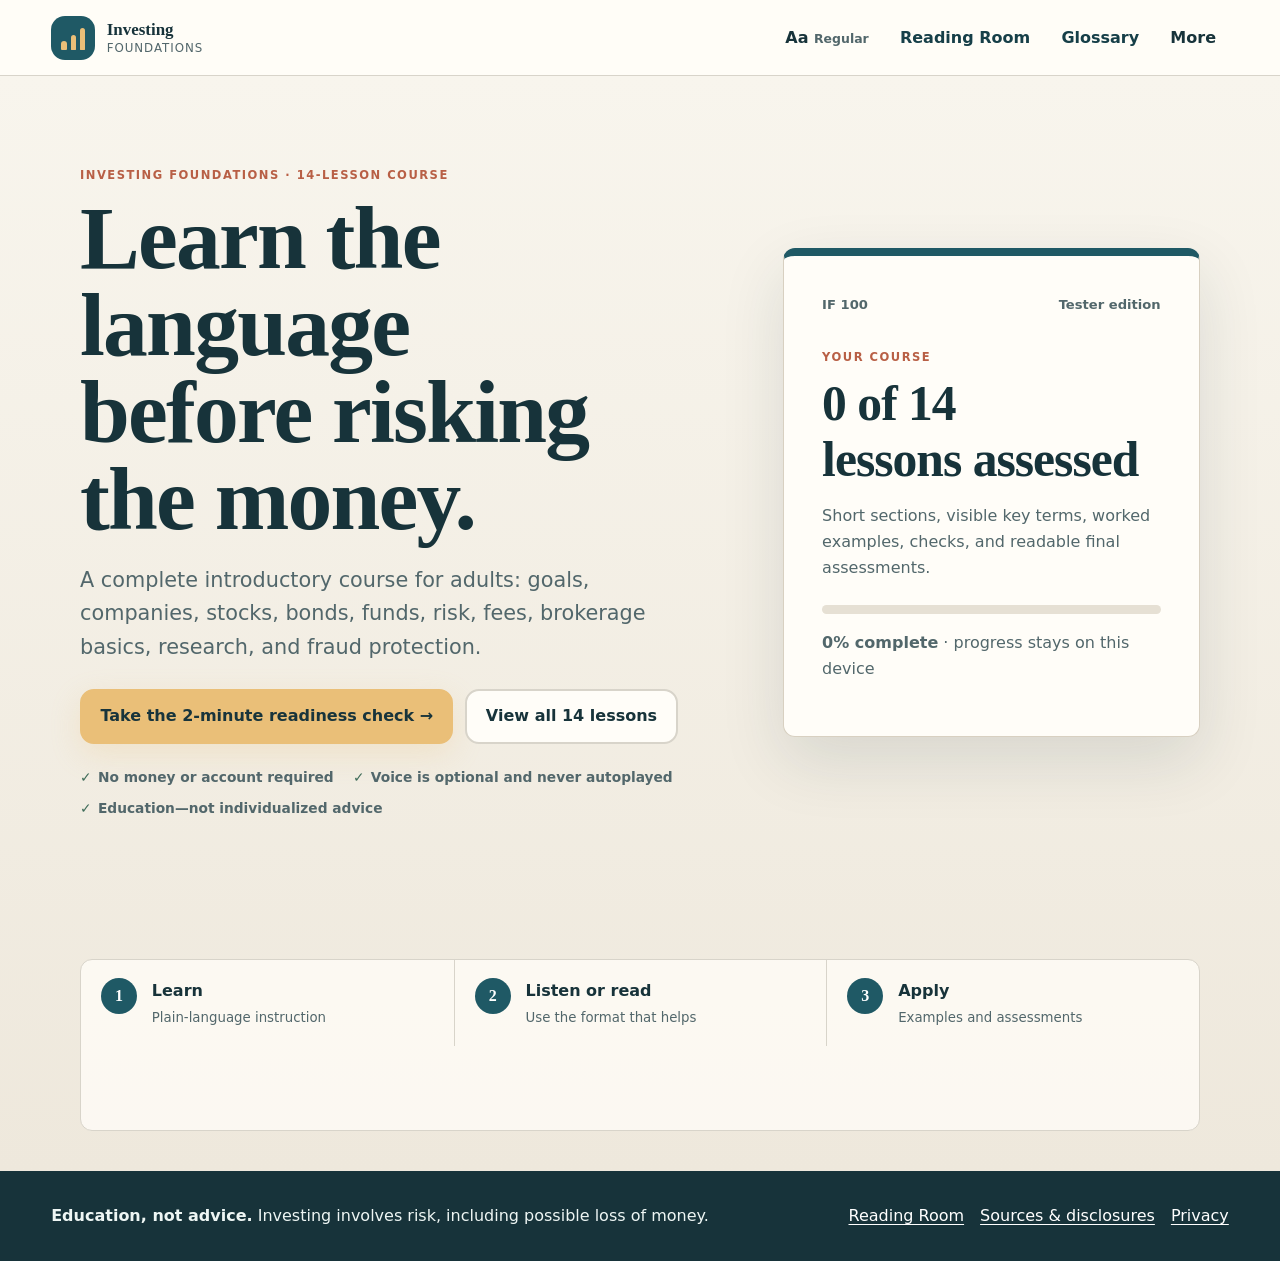
==== commit 61520867: "Add Long View Reading Room and lesson cooldowns" ====
--- a/index.html
+++ b/index.html
@@ -8,7 +8,7 @@
   <title>Investing Foundations</title>
   <link rel="manifest" href="manifest.webmanifest">
   <link rel="icon" href="assets/icons/icon.svg" type="image/svg+xml">
-  <link rel="stylesheet" href="assets/css/app.css?v=21">
+  <link rel="stylesheet" href="assets/css/app.css?v=23">
 </head>
 <body>
   <a class="skip-link" href="#main">Skip to lesson content</a>
@@ -19,10 +19,12 @@
     </a>
     <nav class="utility-nav" aria-label="Course tools">
       <button class="text-size" id="text-size" type="button" aria-label="Change text size">Aa <span>Regular</span></button>
+      <a href="#reading">Reading Room</a>
       <a href="#glossary">Glossary</a>
       <button class="menu-button" id="menu-button" type="button" aria-expanded="false" aria-controls="more-menu">More</button>
       <div class="more-menu" id="more-menu" hidden>
         <a class="mobile-menu-glossary" href="#glossary">Glossary</a>
+        <a href="#reading">The Long View Reading Room</a>
         <a href="#sources">Sources & disclosures</a>
         <a href="#privacy">Privacy</a>
         <button id="reset-open" type="button">Reset progress</button>
@@ -36,7 +38,7 @@
   <nav class="mobile-tabbar" aria-label="Main course navigation">
     <a href="#dashboard"><span aria-hidden="true">⌂</span>Course</a>
     <a href="#lesson/1/0"><span aria-hidden="true">§</span>Lesson</a>
-    <a href="#glossary"><span aria-hidden="true">Aa</span>Glossary</a>
+    <a href="#reading"><span aria-hidden="true">▤</span>Reading</a>
   </nav>
 
   <dialog id="reset-dialog" aria-labelledby="reset-title">
@@ -53,14 +55,15 @@
 
   <footer class="site-footer">
     <p><strong>Education, not advice.</strong> Investing involves risk, including possible loss of money.</p>
-    <nav aria-label="Footer"><a href="#sources">Sources & disclosures</a><a href="#privacy">Privacy</a></nav>
+    <nav aria-label="Footer"><a href="#reading">Reading Room</a><a href="#sources">Sources & disclosures</a><a href="#privacy">Privacy</a></nav>
   </footer>
 
-  <script src="content/course.js?v=21"></script>
-  <script src="content/lesson-day-2.js?v=21"></script>
-  <script src="content/quiz-day-2.js?v=21"></script>
-  <script src="content/glossary.js?v=21"></script>
-  <script src="content/lessons.js?v=21"></script>
-  <script src="assets/js/app.js?v=21"></script>
+  <script src="content/course.js?v=23"></script>
+  <script src="content/lesson-day-2.js?v=23"></script>
+  <script src="content/quiz-day-2.js?v=23"></script>
+  <script src="content/glossary.js?v=23"></script>
+  <script src="content/lessons.js?v=23"></script>
+  <script src="content/reading-room.js?v=23"></script>
+  <script src="assets/js/app.js?v=23"></script>
 </body>
 </html>
--- a/assets/css/app.css
+++ b/assets/css/app.css
@@ -640,3 +640,101 @@
   .voice-studio-head { align-items:stretch; flex-direction:column; }
   .voice-controls { grid-template-columns:1fr; }
 }
+
+/* The Long View Reading Room */
+.reading-promo { display:flex; align-items:center; justify-content:space-between; gap:1.5rem; margin:0 0 2rem; padding:1.5rem 1.7rem; border-radius:20px; background:linear-gradient(125deg,#162f38,#234b50 60%,#9f7130); color:white; text-decoration:none; box-shadow:0 16px 36px rgba(18,47,56,.18); }
+.reading-promo h2 { color:white; margin:.2rem 0; font-size:clamp(1.4rem,3vw,2rem); }
+.reading-promo p { margin:.25rem 0 0; color:#e4efec; max-width:60ch; }
+.reading-promo > span { flex:0 0 auto; font-weight:800; color:#fff2d4; }
+.reading-room-page { background:#f4f1e9; min-height:70vh; padding-bottom:4rem; }
+.reading-room-hero { position:relative; overflow:hidden; padding:clamp(3rem,8vw,6.5rem) 0; background:linear-gradient(130deg,#122f38 0%,#1e4a4b 62%,#7a5426 100%); color:white; }
+.reading-room-hero::after { content:""; position:absolute; width:420px; height:420px; right:-120px; top:-180px; border:1px solid rgba(255,255,255,.18); border-radius:50%; box-shadow:0 0 0 55px rgba(255,255,255,.035),0 0 0 110px rgba(255,255,255,.025); }
+.reading-room-hero h1 { max-width:12ch; margin:.25rem 0 .8rem; color:white; font-size:clamp(2.7rem,8vw,5.5rem); line-height:.97; letter-spacing:-.045em; }
+.reading-room-hero .lead { max-width:64ch; color:#e8f0ed; }
+.reading-room-stats { display:flex; gap:.75rem; flex-wrap:wrap; margin-top:1.5rem; }
+.reading-room-stats span { display:flex; align-items:baseline; gap:.35rem; padding:.65rem .85rem; border:1px solid rgba(255,255,255,.25); background:rgba(255,255,255,.08); border-radius:999px; }
+.reading-room-stats strong { color:#ffe5ad; }
+.reading-room-note { display:grid; grid-template-columns:minmax(250px,.8fr) 1.2fr; gap:2rem; align-items:center; margin:-1.8rem 0 2rem; position:relative; padding:1.5rem; border-radius:18px; background:white; box-shadow:0 15px 35px rgba(18,47,56,.12); }
+.reading-room-note h2 { margin:.2rem 0; }
+.reading-room-note > p { margin:0; line-height:1.65; }
+.reading-search { display:grid; gap:.45rem; max-width:700px; margin:2rem auto .4rem; }
+.reading-search span { font-weight:800; color:#163d45; }
+.reading-search input { min-height:56px; padding:.85rem 1rem; border:2px solid #9fb8b3; border-radius:14px; background:white; font:inherit; font-size:1.05rem; }
+.book-grid { display:grid; grid-template-columns:repeat(2,minmax(0,1fr)); gap:1.25rem; margin:1.25rem 0 3rem; }
+.book-card { position:relative; display:grid; grid-template-columns:145px 1fr; gap:1.25rem; min-height:310px; padding:1rem; border:1px solid #d9d3c5; border-radius:20px; background:#fffdf8; box-shadow:0 8px 24px rgba(40,50,50,.07); overflow:hidden; }
+.book-card[hidden] { display:none; }
+.book-card-number { position:absolute; right:.85rem; top:.55rem; color:#c7c3b9; font-size:2.2rem; font-weight:900; letter-spacing:-.05em; }
+.book-card-cover, .guide-cover, .book-spine { position:relative; display:flex; flex-direction:column; justify-content:space-between; min-height:275px; padding:1.15rem; border-radius:10px 15px 15px 10px; background:linear-gradient(145deg,var(--book-accent),#162f38); color:white; box-shadow:inset 8px 0 0 rgba(0,0,0,.16),6px 9px 18px rgba(14,30,34,.2); overflow:hidden; }
+.book-card-cover::after, .guide-cover::after, .book-spine::after { content:""; position:absolute; width:140px; height:140px; right:-55px; bottom:-55px; border:1px solid rgba(255,255,255,.28); border-radius:50%; box-shadow:0 0 0 25px rgba(255,255,255,.05),0 0 0 50px rgba(255,255,255,.035); }
+.book-card-cover small, .guide-cover small, .book-spine small { position:relative; z-index:1; font-weight:800; letter-spacing:.08em; text-transform:uppercase; }
+.book-card-cover strong, .guide-cover strong, .book-spine strong { position:relative; z-index:1; font-family:Georgia,serif; font-size:1.45rem; line-height:1.08; }
+.book-card-cover span, .guide-cover span, .book-spine span { position:relative; z-index:1; font-size:.88rem; }
+.book-card-copy { display:flex; flex-direction:column; padding:.3rem .3rem .3rem 0; }
+.book-card-copy h2 { margin:.2rem 2.3rem .1rem 0; font-size:1.4rem; line-height:1.15; }
+.book-author { color:#57696b; font-weight:700; }
+.book-card-copy > p:not(.course-label):not(.book-author) { line-height:1.55; }
+.book-card-copy .button { width:max-content; margin-top:auto; }
+.book-card-tags, .cooldown-principles { display:flex; flex-wrap:wrap; gap:.4rem; margin:.55rem 0 1rem; }
+.book-card-tags span, .cooldown-principles span { padding:.35rem .55rem; border-radius:999px; background:#edf3f1; color:#294c50; font-size:.78rem; font-weight:750; }
+.reading-room-footer { padding:2rem; border-radius:20px; background:#18363e; color:#e8efed; }
+.reading-room-footer h2 { color:white; }
+.reading-room-footer > div { display:grid; grid-template-columns:repeat(3,1fr); gap:1.25rem; }
+.reading-room-footer p { margin:0; line-height:1.6; }
+.cooldown-page { position:relative; min-height:70vh; padding:clamp(2.5rem,7vw,5rem) 0; background:radial-gradient(circle at 80% 10%,#e8dac1,transparent 30%),linear-gradient(#f7f3ea,#eef4f1); overflow:hidden; }
+.cooldown-page h1 { font-size:clamp(2.4rem,7vw,4.6rem); margin:.2rem 0 .8rem; max-width:11ch; line-height:1; }
+.cooldown-orbit { position:absolute; width:300px; height:300px; right:-110px; top:80px; border:1px solid rgba(24,61,69,.15); border-radius:50%; }
+.cooldown-orbit span { position:absolute; inset:38px; border:1px solid rgba(24,61,69,.13); border-radius:50%; }
+.cooldown-orbit span:nth-child(2) { inset:76px; }
+.cooldown-orbit span:nth-child(3) { inset:114px; background:#d9a94e; border:0; }
+.cooldown-book { position:relative; display:grid; grid-template-columns:185px 1fr; gap:1.7rem; align-items:stretch; margin:2rem 0 1.5rem; padding:1.2rem; border:1px solid #d5d1c6; border-radius:22px; background:rgba(255,255,255,.9); box-shadow:0 16px 40px rgba(22,54,62,.1); }
+.book-spine { min-height:260px; }
+.cooldown-book h2 { margin:.15rem 0; font-size:clamp(1.7rem,4vw,2.5rem); }
+.cooldown-big-idea { font-size:1.1rem; line-height:1.65; max-width:60ch; }
+.cooldown-actions { display:flex; flex-wrap:wrap; align-items:center; gap:.8rem; }
+.reading-lab-steps { display:grid; gap:.75rem; padding:0; margin:2rem 0; list-style:none; }
+.reading-lab-steps li { display:grid; grid-template-columns:2.6rem 1fr; gap:.8rem; align-items:center; padding:.8rem 1rem; border-radius:14px; background:white; border:1px solid #d8e1df; }
+.reading-lab-steps li > span { display:grid; place-items:center; width:2.3rem; height:2.3rem; border-radius:50%; background:#183d45; color:white; font-weight:800; }
+.reading-lab-steps p { margin:0; }
+.reading-reflection { padding:1.2rem 1.4rem; margin:1.2rem 0; border-left:6px solid #d9a94e; background:#fff9e9; border-radius:0 14px 14px 0; }
+.reading-reflection p:last-child { font-size:1.15rem; font-weight:700; line-height:1.55; }
+.book-guide-page { background:#f7f4ec; padding-bottom:4rem; }
+.book-guide-hero { padding:clamp(2.5rem,7vw,5rem) 0; background:linear-gradient(125deg,#102f39,#1d494d); color:white; }
+.book-guide-hero-grid { display:grid; grid-template-columns:1fr 240px; gap:3rem; align-items:center; }
+.book-guide-hero .breadcrumbs, .book-guide-hero .breadcrumbs a { color:#dcebe7; }
+.book-guide-hero h1 { color:white; font-size:clamp(2.8rem,7vw,5.2rem); line-height:.95; letter-spacing:-.045em; margin:.35rem 0 .65rem; }
+.book-guide-subtitle { color:#f5d9a1; font-family:Georgia,serif; font-size:1.25rem; }
+.book-guide-byline { font-weight:800; }
+.guide-cover { min-height:340px; transform:rotate(2deg); }
+.guide-cover strong { font-size:2rem; }
+.book-guide-body { margin-top:-1.5rem; position:relative; }
+.guide-big-idea, .guide-overview, .guide-principles, .guide-evaluation section, .guide-reader-fit, .guide-buy { margin:1.4rem 0; padding:clamp(1.3rem,4vw,2rem); background:#fff; border:1px solid #ddd8cc; border-radius:20px; }
+.guide-big-idea { border-left:8px solid var(--book-accent); }
+.guide-big-idea p:last-child { margin:0; font-family:Georgia,serif; font-size:clamp(1.25rem,3vw,1.65rem); line-height:1.55; }
+.guide-overview > p:not(.course-label) { font-size:1.07rem; line-height:1.78; }
+.guide-principles article { display:grid; grid-template-columns:3rem 1fr; gap:1rem; padding:1.1rem 0; border-top:1px solid #e2ded4; }
+.guide-principles article > span { display:grid; place-items:center; width:2.7rem; height:2.7rem; border-radius:50%; background:var(--book-accent); color:white; font-weight:900; }
+.guide-principles h3 { margin:0 0 .25rem; color:#153c44; }
+.guide-principles article p { margin:0; line-height:1.6; }
+.guide-evaluation { display:grid; grid-template-columns:1fr 1fr; gap:1rem; }
+.guide-evaluation section:first-child { border-top:6px solid #4f8b67; }
+.guide-evaluation section:last-child { border-top:6px solid #d39a42; }
+.guide-evaluation p:last-child { line-height:1.65; }
+.guide-reader-fit { display:grid; grid-template-columns:1fr .8fr; gap:1.5rem; align-items:center; }
+.guide-reader-fit aside { padding:1.2rem; background:#eef4f2; border-radius:14px; }
+.guide-reader-fit aside p:last-child { font-weight:700; line-height:1.6; }
+.guide-buy { display:flex; justify-content:space-between; align-items:center; gap:1.5rem; background:#183940; color:white; }
+.guide-buy h2 { color:white; }
+.guide-buy p { color:#dfebe8; }
+.guide-buy .button { flex:0 0 auto; }
+.guide-nav { display:flex; justify-content:space-between; gap:1rem; padding:1rem 0; font-weight:800; }
+@media (max-width:780px) {
+  .reading-room-note, .book-card, .cooldown-book, .book-guide-hero-grid, .guide-reader-fit { grid-template-columns:1fr; }
+  .book-grid { grid-template-columns:1fr; }
+  .book-card-cover { min-height:210px; }
+  .book-card { min-height:0; }
+  .guide-cover { display:none; }
+  .reading-room-footer > div, .guide-evaluation { grid-template-columns:1fr; }
+  .reading-promo, .guide-buy { align-items:flex-start; flex-direction:column; }
+  .cooldown-orbit { opacity:.45; }
+  .guide-nav { flex-direction:column; }
+}
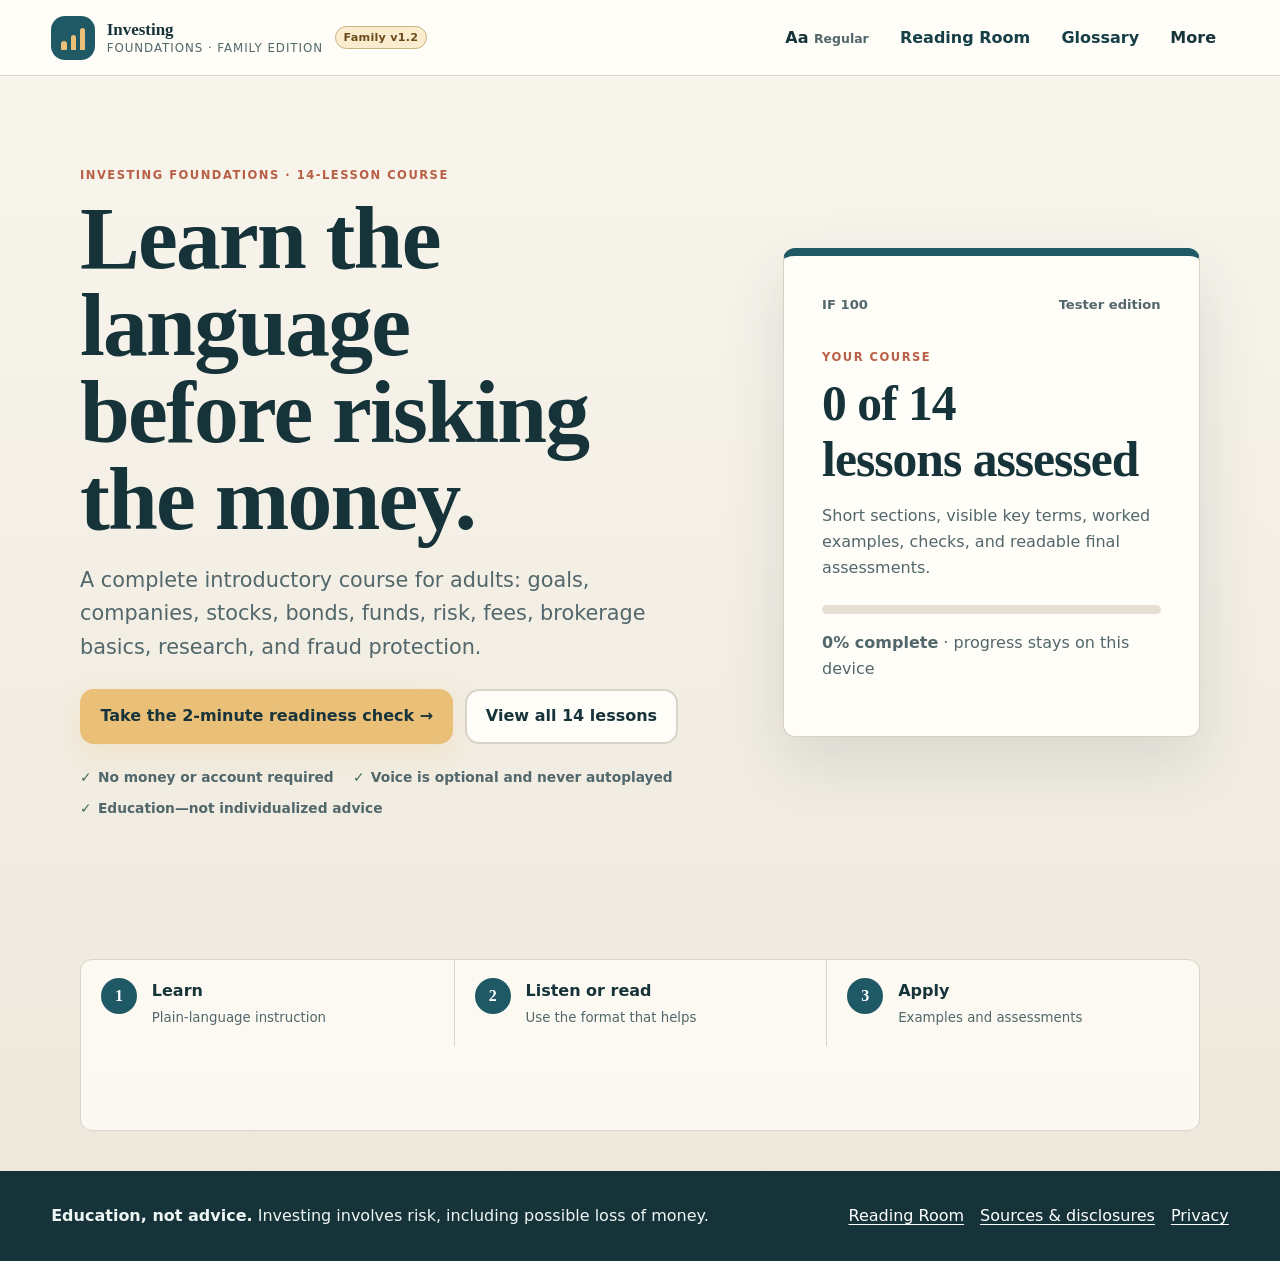
==== commit 1393323b: "Label Family Edition v1.2 and standardize book credits" ====
--- a/index.html
+++ b/index.html
@@ -5,17 +5,19 @@
   <meta name="viewport" content="width=device-width, initial-scale=1, viewport-fit=cover">
   <meta name="theme-color" content="#123c46">
   <meta name="description" content="A complete 14-lesson introductory course in investing foundations.">
+  <meta name="version" content="1.2">
   <title>Investing Foundations</title>
   <link rel="manifest" href="manifest.webmanifest">
   <link rel="icon" href="assets/icons/icon.svg" type="image/svg+xml">
-  <link rel="stylesheet" href="assets/css/app.css?v=23">
+  <link rel="stylesheet" href="assets/css/app.css?v=27">
 </head>
 <body>
   <a class="skip-link" href="#main">Skip to lesson content</a>
   <header class="site-header">
     <a class="brand" href="#welcome" aria-label="Investing Foundations home">
       <span class="brand-mark" aria-hidden="true"><span></span><span></span><span></span></span>
-      <span><strong>Investing</strong><small>Foundations</small></span>
+      <span><strong>Investing</strong><small>Foundations · Family Edition</small></span>
+      <span class="release-version" title="Family Edition version 1.2">Family v1.2</span>
     </a>
     <nav class="utility-nav" aria-label="Course tools">
       <button class="text-size" id="text-size" type="button" aria-label="Change text size">Aa <span>Regular</span></button>
@@ -58,12 +60,12 @@
     <nav aria-label="Footer"><a href="#reading">Reading Room</a><a href="#sources">Sources & disclosures</a><a href="#privacy">Privacy</a></nav>
   </footer>
 
-  <script src="content/course.js?v=23"></script>
-  <script src="content/lesson-day-2.js?v=23"></script>
-  <script src="content/quiz-day-2.js?v=23"></script>
-  <script src="content/glossary.js?v=23"></script>
-  <script src="content/lessons.js?v=23"></script>
-  <script src="content/reading-room.js?v=23"></script>
-  <script src="assets/js/app.js?v=23"></script>
+  <script src="content/course.js?v=27"></script>
+  <script src="content/lesson-day-2.js?v=27"></script>
+  <script src="content/quiz-day-2.js?v=27"></script>
+  <script src="content/glossary.js?v=27"></script>
+  <script src="content/lessons.js?v=27"></script>
+  <script src="content/reading-room.js?v=27"></script>
+  <script src="assets/js/app.js?v=27"></script>
 </body>
 </html>
--- a/assets/css/app.css
+++ b/assets/css/app.css
@@ -61,6 +61,7 @@
 .brand strong, .brand small { display: block; }
 .brand strong { font-family: Georgia, Cambria, serif; font-size: 1.06rem; }
 .brand small { color: var(--muted); font-size: .74rem; margin-top: .2rem; letter-spacing: .08em; text-transform: uppercase; }
+.release-version { flex:none; padding:.28rem .5rem; border:1px solid #c9b27e; border-radius:999px; color:#6b4b19; background:var(--gold-soft); font-size:.7rem; font-weight:850; letter-spacing:.02em; white-space:nowrap; }
 .brand-mark { width: 44px; height: 44px; border-radius: 14px; background: var(--lake); display: flex; align-items: flex-end; gap: 4px; padding: 10px; }
 .brand-mark span { display: block; flex: 1; background: var(--gold); border-radius: 3px 3px 1px 1px; }
 .brand-mark span:nth-child(1) { height: 35%; }
@@ -193,9 +194,19 @@
 .concept-card { border-top: 6px solid var(--gold); }
 .term-search { width: 100%; min-height: 52px; margin: 0 0 1.2rem; padding: .75rem 1rem; border: 2px solid var(--line); border-radius: 14px; background: var(--paper); color: var(--ink); }
 .glossary-list { display: grid; grid-template-columns: repeat(2,minmax(0,1fr)); gap: .8rem; }
-.glossary-list article { padding: 1rem 1.1rem; background: var(--paper); border: 1px solid var(--line); border-radius: 14px; }
-.glossary-list h2 { margin: 0 0 .35rem; font-family: inherit; font-size: 1.05rem; }
+.glossary-list article { align-self:start; padding: 1.2rem; background: var(--paper); border: 1px solid var(--line); border-radius: 16px; box-shadow:0 8px 24px rgba(18,60,70,.05); }
+.glossary-list h2 { margin: 0 0 .65rem; color:#123c46; font-family:Georgia,serif; font-size:1.35rem; text-transform:capitalize; }
 .glossary-list p { margin: 0; color: var(--muted); }
+.glossary-label { margin-bottom:.3rem !important; color:#8e4d39 !important; font-size:.72rem; font-weight:800; letter-spacing:.1em; }
+.glossary-formal { line-height:1.58; }
+.glossary-simple { margin-top:1rem; border:1px solid #bfd4d0; border-radius:12px; overflow:hidden; background:#f4f9f8; }
+.glossary-simple summary { display:flex; justify-content:space-between; align-items:center; min-height:52px; padding:.75rem 1rem; color:#123c46; font-weight:800; cursor:pointer; list-style:none; }
+.glossary-simple summary::-webkit-details-marker { display:none; }
+.glossary-simple summary::after { content:"+"; display:grid; place-items:center; width:1.75rem; height:1.75rem; border-radius:50%; color:#fff; background:#1d6971; font-size:1.2rem; }
+.glossary-simple[open] summary::after { content:"−"; }
+.glossary-simple[open] summary { border-bottom:1px solid #bfd4d0; }
+.glossary-simple div { padding:1rem; background:#fffdf8; }
+.glossary-simple div p:last-child { color:#173f49; font-size:1.05rem; line-height:1.6; }
 .source-card h2 { font-size: 1.35rem; }
 .source-card a { font-weight: 800; overflow-wrap: anywhere; }
 .verified { display: inline-block; margin-top: .6rem; color: var(--muted); font-size: .84rem; }
@@ -424,6 +435,7 @@
 @media (max-width: 600px) {
   .site-header { align-items: flex-start; }
   .brand small { display: none; }
+  .release-version { padding:.25rem .42rem; font-size:.65rem; }
   .utility-nav > a { display: none; }
   .more-menu .mobile-menu-glossary { display: block !important; }
   .text-size span { display: none; }
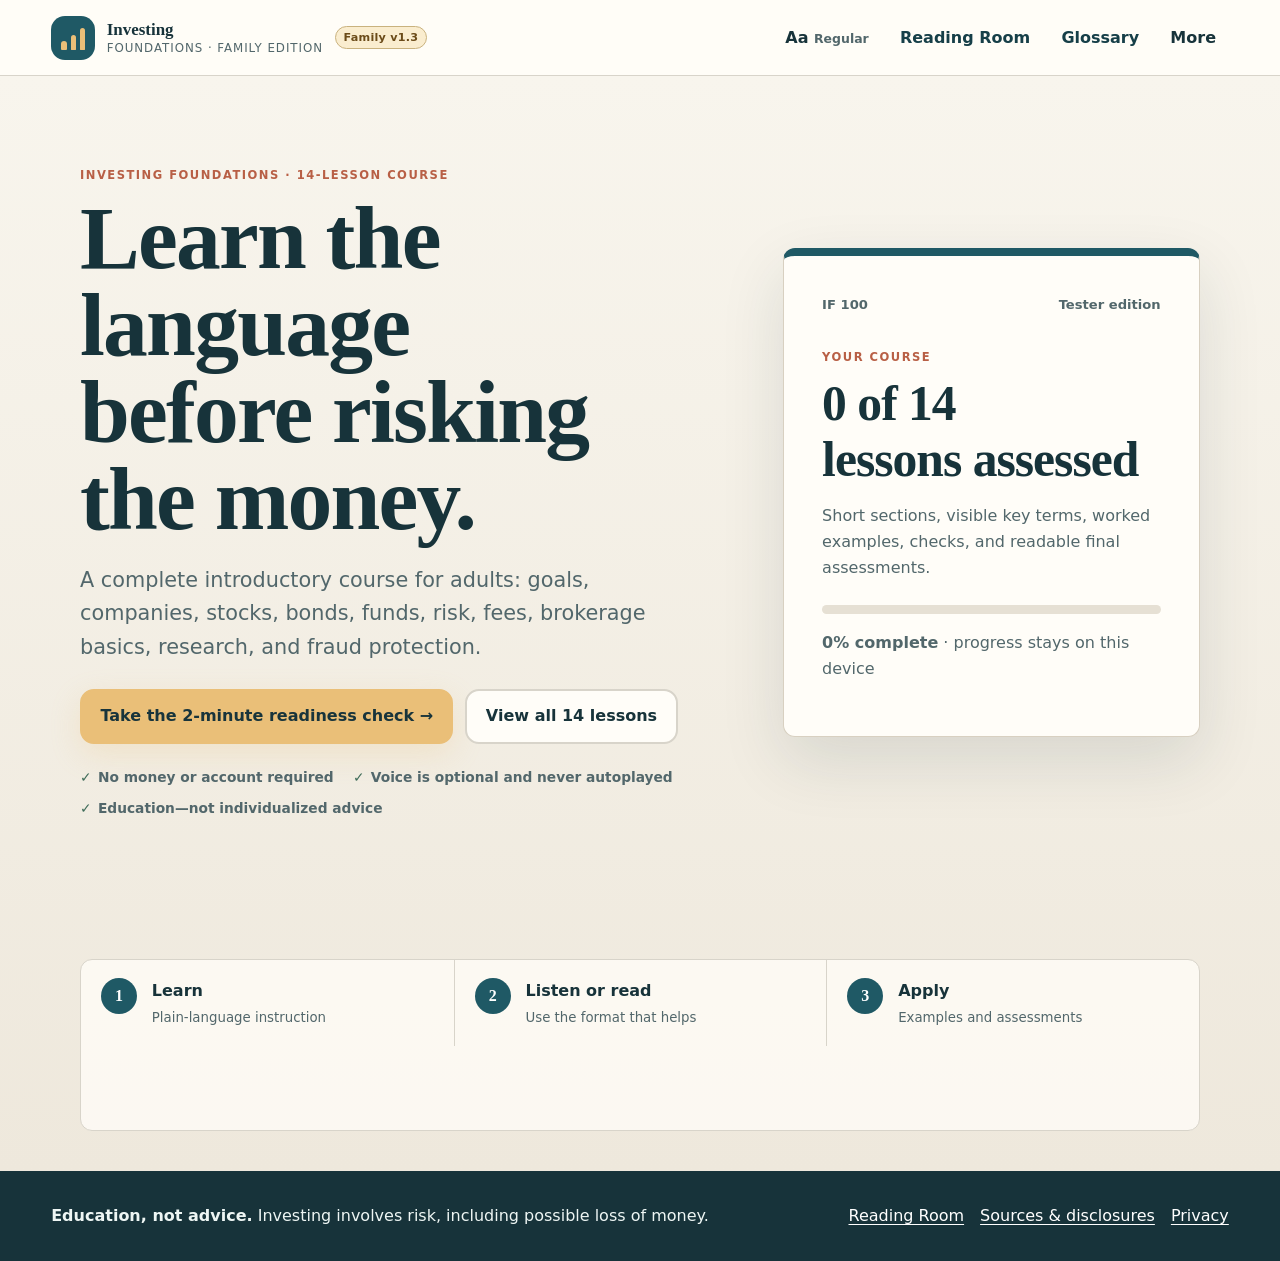
==== commit 7209d045: "Expand Reading Room for Family Edition v1.3" ====
--- a/index.html
+++ b/index.html
@@ -5,11 +5,11 @@
   <meta name="viewport" content="width=device-width, initial-scale=1, viewport-fit=cover">
   <meta name="theme-color" content="#123c46">
   <meta name="description" content="A complete 14-lesson introductory course in investing foundations.">
-  <meta name="version" content="1.2">
+  <meta name="version" content="1.3">
   <title>Investing Foundations</title>
   <link rel="manifest" href="manifest.webmanifest">
   <link rel="icon" href="assets/icons/icon.svg" type="image/svg+xml">
-  <link rel="stylesheet" href="assets/css/app.css?v=27">
+  <link rel="stylesheet" href="assets/css/app.css?v=28">
 </head>
 <body>
   <a class="skip-link" href="#main">Skip to lesson content</a>
@@ -17,7 +17,7 @@
     <a class="brand" href="#welcome" aria-label="Investing Foundations home">
       <span class="brand-mark" aria-hidden="true"><span></span><span></span><span></span></span>
       <span><strong>Investing</strong><small>Foundations · Family Edition</small></span>
-      <span class="release-version" title="Family Edition version 1.2">Family v1.2</span>
+      <span class="release-version" title="Family Edition version 1.3">Family v1.3</span>
     </a>
     <nav class="utility-nav" aria-label="Course tools">
       <button class="text-size" id="text-size" type="button" aria-label="Change text size">Aa <span>Regular</span></button>
@@ -60,12 +60,13 @@
     <nav aria-label="Footer"><a href="#reading">Reading Room</a><a href="#sources">Sources & disclosures</a><a href="#privacy">Privacy</a></nav>
   </footer>
 
-  <script src="content/course.js?v=27"></script>
-  <script src="content/lesson-day-2.js?v=27"></script>
-  <script src="content/quiz-day-2.js?v=27"></script>
-  <script src="content/glossary.js?v=27"></script>
-  <script src="content/lessons.js?v=27"></script>
-  <script src="content/reading-room.js?v=27"></script>
-  <script src="assets/js/app.js?v=27"></script>
+  <script src="content/course.js?v=28"></script>
+  <script src="content/lesson-day-2.js?v=28"></script>
+  <script src="content/quiz-day-2.js?v=28"></script>
+  <script src="content/glossary.js?v=28"></script>
+  <script src="content/lessons.js?v=28"></script>
+  <script src="content/reading-room.js?v=28"></script>
+  <script src="content/reading-room-expanded.js?v=28"></script>
+  <script src="assets/js/app.js?v=28"></script>
 </body>
 </html>
--- a/assets/css/app.css
+++ b/assets/css/app.css
@@ -710,6 +710,8 @@
 .reading-reflection { padding:1.2rem 1.4rem; margin:1.2rem 0; border-left:6px solid #d9a94e; background:#fff9e9; border-radius:0 14px 14px 0; }
 .reading-reflection p:last-child { font-size:1.15rem; font-weight:700; line-height:1.55; }
 .book-guide-page { background:#f7f4ec; padding-bottom:4rem; }
+.guide-reading-progress { position:fixed; top:76px; left:0; right:0; z-index:49; height:4px; background:rgba(255,255,255,.25); pointer-events:none; }
+.guide-reading-progress span { display:block; width:0; height:100%; background:linear-gradient(90deg,#e4b45d,#cf6a48); transition:width .1s linear; }
 .book-guide-hero { padding:clamp(2.5rem,7vw,5rem) 0; background:linear-gradient(125deg,#102f39,#1d494d); color:white; }
 .book-guide-hero-grid { display:grid; grid-template-columns:1fr 240px; gap:3rem; align-items:center; }
 .book-guide-hero .breadcrumbs, .book-guide-hero .breadcrumbs a { color:#dcebe7; }
@@ -719,14 +721,38 @@
 .guide-cover { min-height:340px; transform:rotate(2deg); }
 .guide-cover strong { font-size:2rem; }
 .book-guide-body { margin-top:-1.5rem; position:relative; }
-.guide-big-idea, .guide-overview, .guide-principles, .guide-evaluation section, .guide-reader-fit, .guide-buy { margin:1.4rem 0; padding:clamp(1.3rem,4vw,2rem); background:#fff; border:1px solid #ddd8cc; border-radius:20px; }
+.guide-roadmap { position:sticky; top:88px; z-index:20; display:flex; align-items:center; gap:.45rem; margin:0 0 1.25rem; padding:.55rem; overflow-x:auto; border:1px solid #cfcbc0; border-radius:14px; background:rgba(255,253,248,.96); box-shadow:0 10px 25px rgba(20,45,50,.1); backdrop-filter:blur(10px); }
+.guide-roadmap span { flex:none; padding:0 .55rem; color:#7c4e28; font-size:.75rem; font-weight:900; letter-spacing:.08em; text-transform:uppercase; }
+.guide-roadmap button { flex:none; min-height:42px; padding:.55rem .75rem; border:0; border-radius:9px; color:#173f49; background:#edf3f1; font-weight:800; cursor:pointer; }
+.guide-roadmap button:hover { background:#faedcf; }
+.guide-big-idea, .guide-overview, .guide-map-section, .guide-deeper, .guide-principles, .guide-application, .guide-evaluation section, .guide-reader-fit, .guide-source { margin:1.4rem 0; padding:clamp(1.3rem,4vw,2rem); background:#fff; border:1px solid #ddd8cc; border-radius:20px; }
+.guide-overview, .guide-map-section, .guide-deeper, .guide-application, .guide-source { scroll-margin-top:150px; }
 .guide-big-idea { border-left:8px solid var(--book-accent); }
 .guide-big-idea p:last-child { margin:0; font-family:Georgia,serif; font-size:clamp(1.25rem,3vw,1.65rem); line-height:1.55; }
 .guide-overview > p:not(.course-label) { font-size:1.07rem; line-height:1.78; }
+.guide-section-intro { color:#5c6d70; }
+.guide-insight-map { position:relative; display:grid; gap:1.2rem; margin-top:1.5rem; padding:1.25rem; border-radius:18px; background:linear-gradient(145deg,#eef4f1,#f8efe0); overflow:hidden; }
+.guide-insight-map::before { content:""; position:absolute; width:220px; height:220px; right:-100px; top:-110px; border:1px solid rgba(24,61,69,.14); border-radius:50%; box-shadow:0 0 0 30px rgba(24,61,69,.035),0 0 0 60px rgba(24,61,69,.02); }
+.map-core { position:relative; z-index:1; padding:1.25rem; border-left:7px solid #e1b35e; border-radius:14px; color:white; background:#173f49; }
+.map-core small { color:#f5d9a1; font-weight:900; letter-spacing:.1em; }
+.map-core p { margin:.35rem 0 0; font-family:Georgia,serif; font-size:1.25rem; line-height:1.55; }
+.map-branches { display:grid; grid-template-columns:repeat(3,1fr); gap:.8rem; }
+.map-branches article { position:relative; padding:1rem; border:1px solid #cad8d4; border-radius:14px; background:white; }
+.map-branches article::before { content:""; position:absolute; width:1px; height:1.2rem; left:50%; top:-1.2rem; background:#8da8a2; }
+.map-branches span { color:#b05b40; font-weight:900; }
+.map-branches h3 { margin:.35rem 0; font-size:1.1rem; }
+.map-branches p { margin:0; color:#52676b; font-size:.92rem; line-height:1.55; }
+.guide-deeper > p:not(.course-label) { font-size:1.07rem; line-height:1.82; }
+.guide-deeper h2 + p::first-letter { float:left; padding:.05em .1em 0 0; color:var(--book-accent); font-family:Georgia,serif; font-size:3.6rem; line-height:.8; }
 .guide-principles article { display:grid; grid-template-columns:3rem 1fr; gap:1rem; padding:1.1rem 0; border-top:1px solid #e2ded4; }
 .guide-principles article > span { display:grid; place-items:center; width:2.7rem; height:2.7rem; border-radius:50%; background:var(--book-accent); color:white; font-weight:900; }
 .guide-principles h3 { margin:0 0 .25rem; color:#153c44; }
 .guide-principles article p { margin:0; line-height:1.6; }
+.guide-application > div { display:grid; grid-template-columns:repeat(3,1fr); gap:.8rem; }
+.guide-application article { padding:1rem; border-radius:14px; color:white; background:linear-gradient(145deg,#1a424a,#285e61); }
+.guide-application article > span { color:#f2c879; font-size:.78rem; font-weight:900; letter-spacing:.1em; }
+.guide-application h3 { margin:.35rem 0; color:white; font-size:1.2rem; }
+.guide-application article p { margin:0; color:#e3eeeb; line-height:1.6; }
 .guide-evaluation { display:grid; grid-template-columns:1fr 1fr; gap:1rem; }
 .guide-evaluation section:first-child { border-top:6px solid #4f8b67; }
 .guide-evaluation section:last-child { border-top:6px solid #d39a42; }
@@ -734,10 +760,13 @@
 .guide-reader-fit { display:grid; grid-template-columns:1fr .8fr; gap:1.5rem; align-items:center; }
 .guide-reader-fit aside { padding:1.2rem; background:#eef4f2; border-radius:14px; }
 .guide-reader-fit aside p:last-child { font-weight:700; line-height:1.6; }
-.guide-buy { display:flex; justify-content:space-between; align-items:center; gap:1.5rem; background:#183940; color:white; }
-.guide-buy h2 { color:white; }
-.guide-buy p { color:#dfebe8; }
-.guide-buy .button { flex:0 0 auto; }
+.guide-questions { margin-top:1.25rem; padding-top:1.25rem; border-top:1px solid #dfd9cd; }
+.guide-questions h3 { font-size:1.15rem; }
+.guide-questions li { margin:.55rem 0; line-height:1.55; }
+.guide-source { display:flex; justify-content:space-between; align-items:center; gap:1.5rem; background:#183940; color:white; }
+.guide-source h2 { color:white; }
+.guide-source p { color:#dfebe8; }
+.guide-source .button { flex:0 0 auto; }
 .guide-nav { display:flex; justify-content:space-between; gap:1rem; padding:1rem 0; font-weight:800; }
 @media (max-width:780px) {
   .reading-room-note, .book-card, .cooldown-book, .book-guide-hero-grid, .guide-reader-fit { grid-template-columns:1fr; }
@@ -745,8 +774,9 @@
   .book-card-cover { min-height:210px; }
   .book-card { min-height:0; }
   .guide-cover { display:none; }
-  .reading-room-footer > div, .guide-evaluation { grid-template-columns:1fr; }
-  .reading-promo, .guide-buy { align-items:flex-start; flex-direction:column; }
+  .reading-room-footer > div, .guide-evaluation, .map-branches, .guide-application > div { grid-template-columns:1fr; }
+  .reading-promo, .guide-source { align-items:flex-start; flex-direction:column; }
+  .map-branches article::before { display:none; }
   .cooldown-orbit { opacity:.45; }
   .guide-nav { flex-direction:column; }
 }
